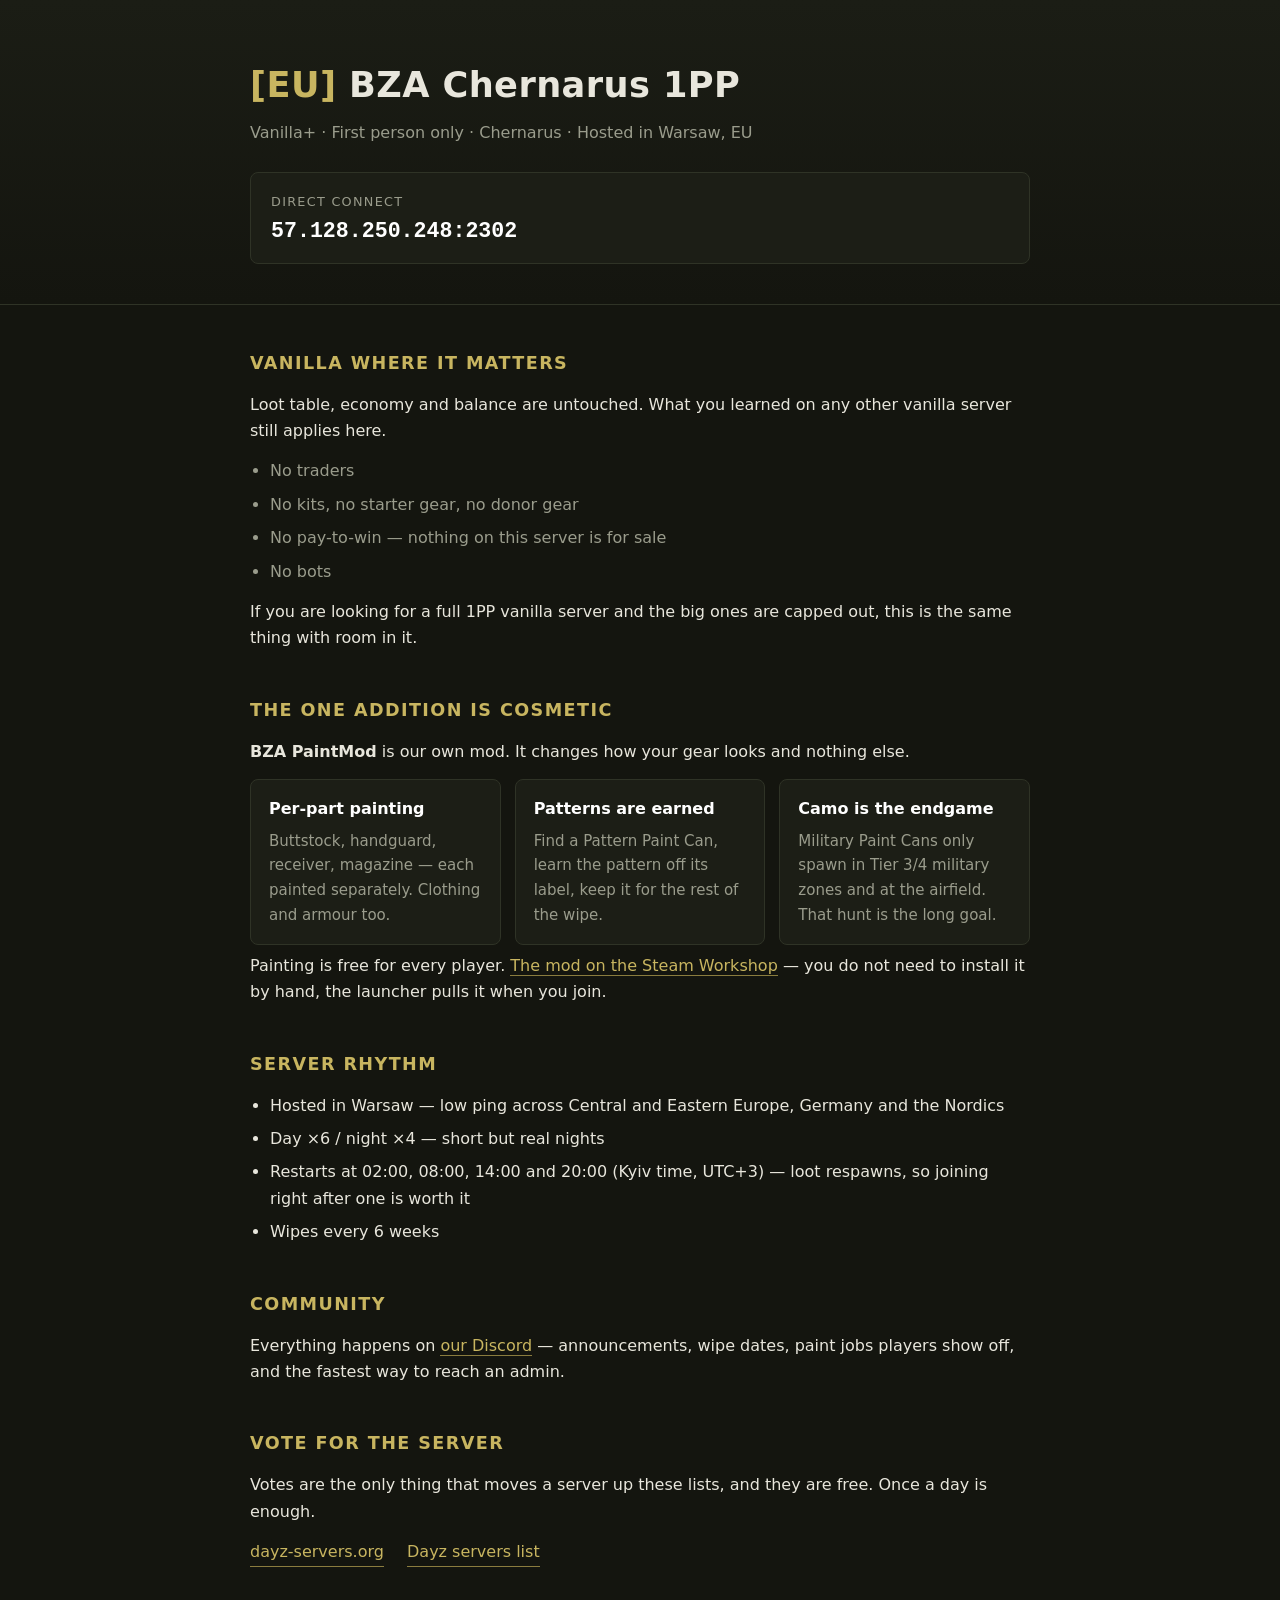
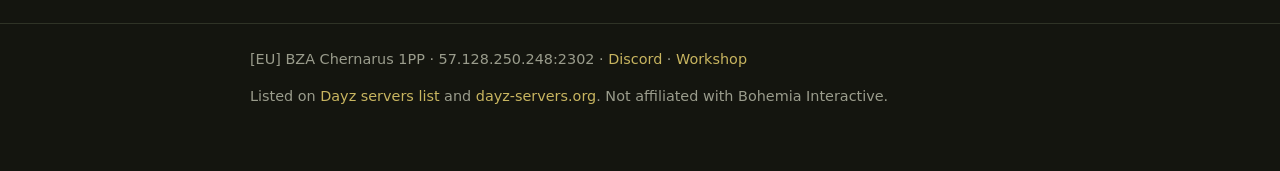
==== index.html @ 07eb2043 "Homepage for [EU] BZA Chernarus 1PP Server homepage. Exists because the DayZ listings need a destina" ====
<!DOCTYPE html>
<html lang="en">
<head>
<meta charset="utf-8">
<meta name="viewport" content="width=device-width, initial-scale=1">
<title>[EU] BZA Chernarus 1PP | Vanilla+ | PaintMod - DayZ server</title>
<meta name="description" content="Vanilla Chernarus, first person only, EU. Loot, economy and balance untouched. The one addition is BZA PaintMod: per-part weapon and gear painting, patterns earned by finding paint cans.">
<style>
  :root{
    --bg:#14150f; --panel:#1c1e16; --line:#2f3326;
    --ink:#e8e6dc; --muted:#9a9c8c; --accent:#c8b560; --accent-dim:#8a7c3e;
  }
  *{box-sizing:border-box}
  body{
    margin:0; background:var(--bg); color:var(--ink);
    font:16px/1.65 system-ui,-apple-system,Segoe UI,Roboto,sans-serif;
  }
  .wrap{max-width:820px;margin:0 auto;padding:0 20px}
  header{
    border-bottom:1px solid var(--line);
    background:linear-gradient(180deg,#1b1d15,#14150f);
    padding:56px 0 40px;
  }
  h1{margin:0 0 6px;font-size:clamp(1.5rem,4.5vw,2.2rem);letter-spacing:.4px}
  h1 .eu{color:var(--accent)}
  .tag{color:var(--muted);font-size:1rem;margin:0}
  h2{
    font-size:1.1rem;letter-spacing:.08em;text-transform:uppercase;
    color:var(--accent);margin:44px 0 14px;
  }
  p{margin:0 0 14px}
  a{color:var(--accent);text-decoration:none;border-bottom:1px solid var(--accent-dim)}
  a:hover{color:#e2d08a}
  .connect{
    margin:26px 0 0;padding:18px 20px;background:var(--panel);
    border:1px solid var(--line);border-radius:8px;
  }
  .connect .label{color:var(--muted);font-size:.8rem;text-transform:uppercase;letter-spacing:.1em}
  .ip{
    font:600 1.35rem/1.3 ui-monospace,SFMono-Regular,Menlo,Consolas,monospace;
    color:#fff;margin-top:4px;word-break:break-all;
  }
  ul{margin:0 0 14px;padding-left:20px}
  li{margin-bottom:7px}
  .no{color:var(--muted)}
  .grid{display:grid;grid-template-columns:repeat(auto-fit,minmax(240px,1fr));gap:14px;margin:0 0 8px}
  .card{background:var(--panel);border:1px solid var(--line);border-radius:8px;padding:16px 18px}
  .card h3{margin:0 0 6px;font-size:1rem;color:#fff}
  .card p{margin:0;color:var(--muted);font-size:.94rem}
  footer{
    margin-top:56px;border-top:1px solid var(--line);
    padding:24px 0 48px;color:var(--muted);font-size:.9rem;
  }
  footer a{border-bottom-color:transparent}
  .links a{margin-right:18px;display:inline-block}
</style>
</head>
<body>

<header>
  <div class="wrap">
    <h1><span class="eu">[EU]</span> BZA Chernarus 1PP</h1>
    <p class="tag">Vanilla+ &middot; First person only &middot; Chernarus &middot; Hosted in Warsaw, EU</p>
    <div class="connect">
      <div class="label">Direct connect</div>
      <div class="ip">57.128.250.248:2302</div>
    </div>
  </div>
</header>

<div class="wrap">

  <h2>Vanilla where it matters</h2>
  <p>Loot table, economy and balance are untouched. What you learned on any
     other vanilla server still applies here.</p>
  <ul class="no">
    <li>No traders</li>
    <li>No kits, no starter gear, no donor gear</li>
    <li>No pay-to-win &mdash; nothing on this server is for sale</li>
    <li>No bots</li>
  </ul>
  <p>If you are looking for a full 1PP vanilla server and the big ones are
     capped out, this is the same thing with room in it.</p>

  <h2>The one addition is cosmetic</h2>
  <p><strong>BZA PaintMod</strong> is our own mod. It changes how your gear
     looks and nothing else.</p>
  <div class="grid">
    <div class="card">
      <h3>Per-part painting</h3>
      <p>Buttstock, handguard, receiver, magazine &mdash; each painted
         separately. Clothing and armour too.</p>
    </div>
    <div class="card">
      <h3>Patterns are earned</h3>
      <p>Find a Pattern Paint Can, learn the pattern off its label, keep it
         for the rest of the wipe.</p>
    </div>
    <div class="card">
      <h3>Camo is the endgame</h3>
      <p>Military Paint Cans only spawn in Tier 3/4 military zones and at the
         airfield. That hunt is the long goal.</p>
    </div>
  </div>
  <p>Painting is free for every player. <a href="https://steamcommunity.com/sharedfiles/filedetails/?id=3770991635">The mod on the Steam Workshop</a>
     &mdash; you do not need to install it by hand, the launcher pulls it when
     you join.</p>

  <h2>Server rhythm</h2>
  <ul>
    <li>Hosted in Warsaw &mdash; low ping across Central and Eastern Europe,
        Germany and the Nordics</li>
    <li>Day &times;6 / night &times;4 &mdash; short but real nights</li>
    <li>Restarts at 02:00, 08:00, 14:00 and 20:00 (Kyiv time, UTC+3) &mdash;
        loot respawns, so joining right after one is worth it</li>
    <li>Wipes every 6 weeks</li>
  </ul>

  <h2>Community</h2>
  <p>Everything happens on <a href="https://discord.gg/Rrzu4rVy3v">our Discord</a>
     &mdash; announcements, wipe dates, paint jobs players show off, and the
     fastest way to reach an admin.</p>

  <h2>Vote for the server</h2>
  <p>Votes are the only thing that moves a server up these lists, and they are
     free. Once a day is enough.</p>
  <p class="links">
    <a href="https://dayz-servers.org/">dayz-servers.org</a>
    <a href="https://www.trackyserver.com/dayz-server">Dayz servers list</a>
  </p>

</div>

<footer>
  <div class="wrap">
    <p>[EU] BZA Chernarus 1PP &middot; 57.128.250.248:2302 &middot;
       <a href="https://discord.gg/Rrzu4rVy3v">Discord</a> &middot;
       <a href="https://steamcommunity.com/sharedfiles/filedetails/?id=3770991635">Workshop</a></p>
    <p>Listed on <a href="https://www.trackyserver.com/dayz-server">Dayz servers list</a>
       and <a href="https://dayz-servers.org/">dayz-servers.org</a>.
       Not affiliated with Bohemia Interactive.</p>
  </div>
</footer>

</body>
</html>
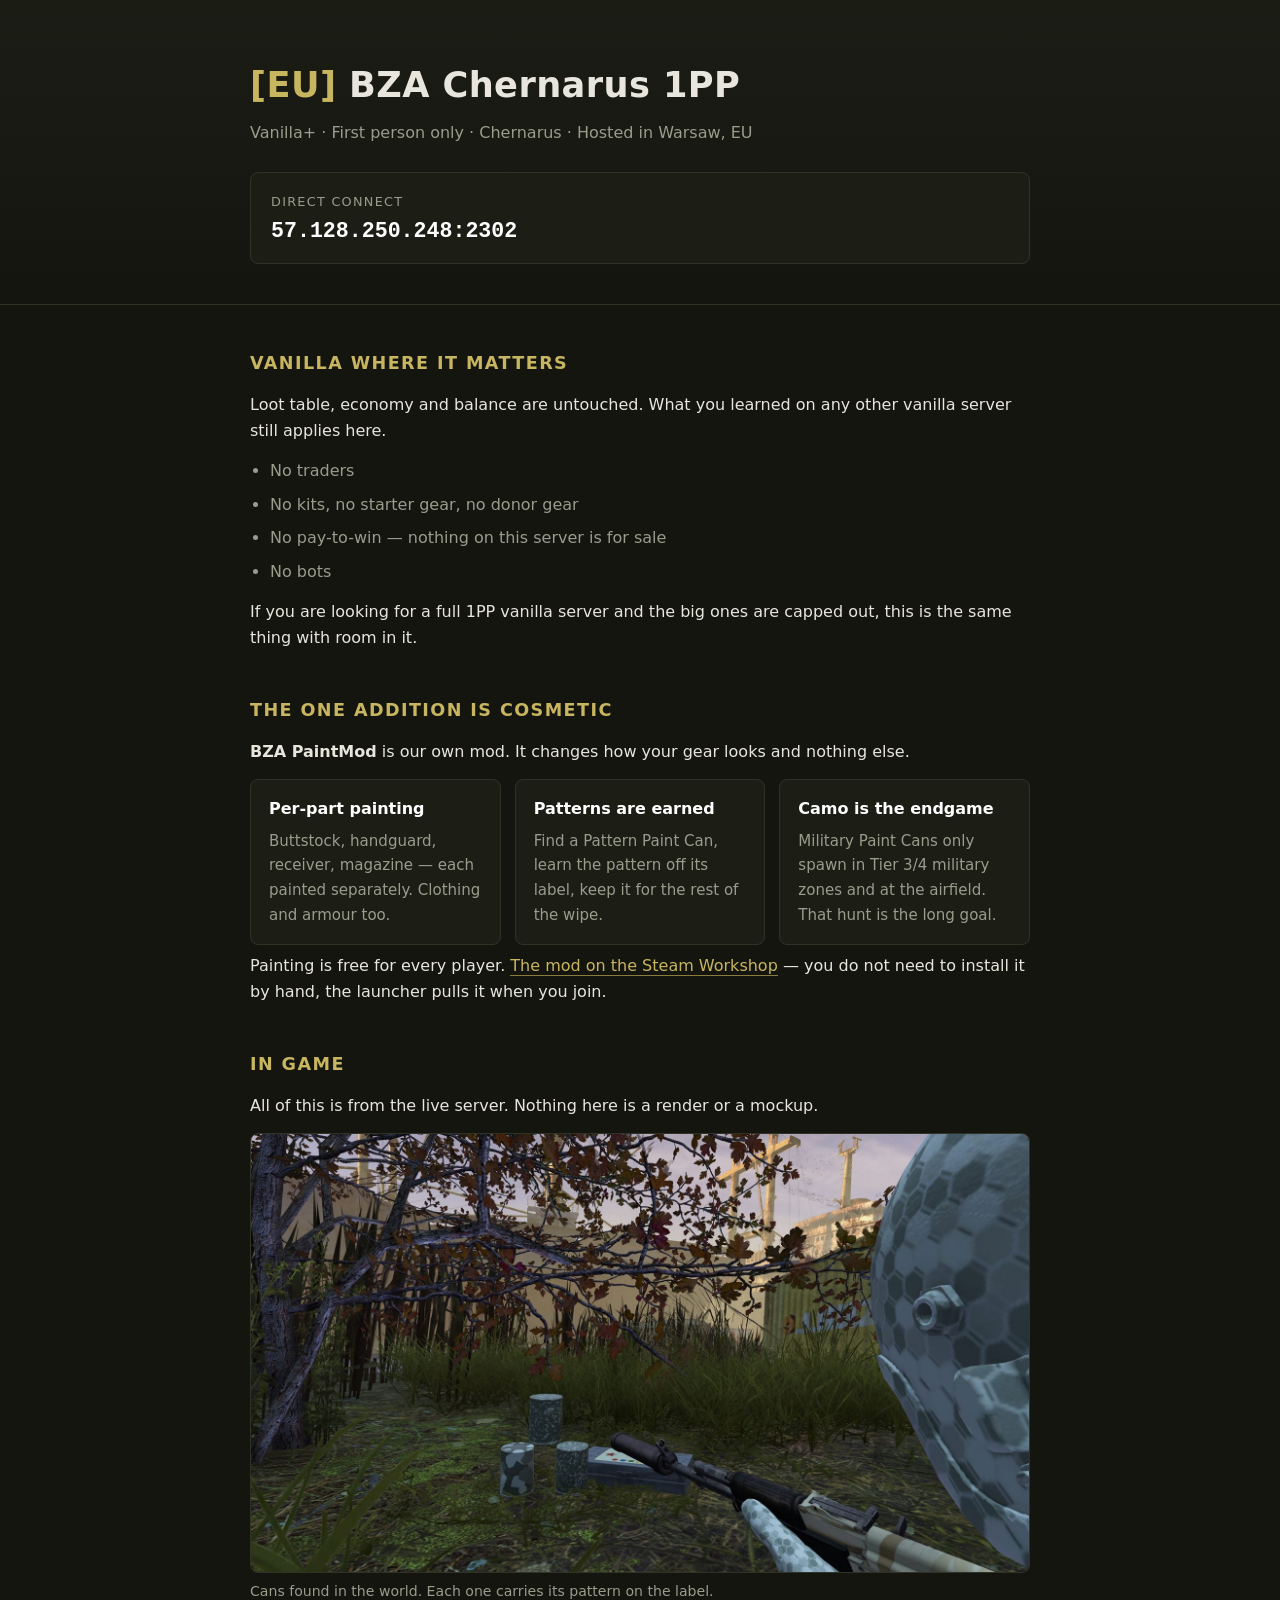
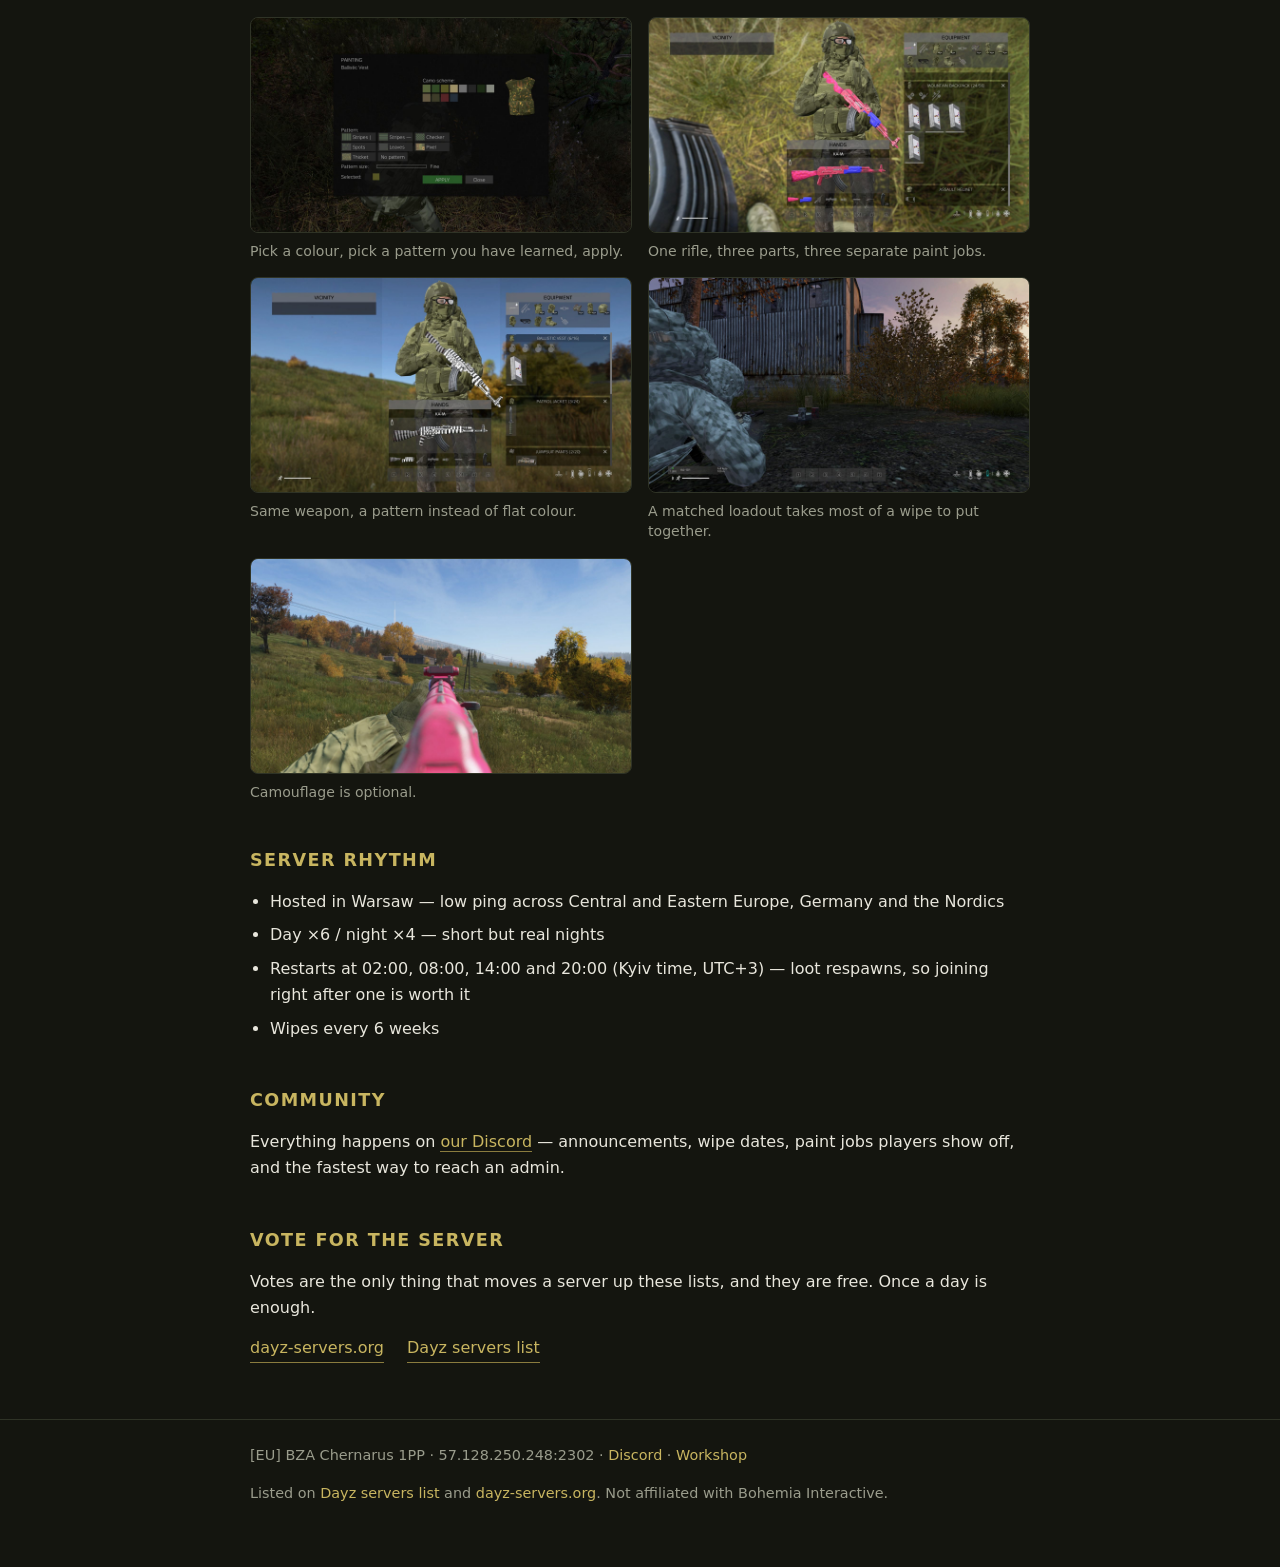
==== commit 4d9935cd: "Add the in-game gallery Six captures from the live server, ordered as the story reads: find the cans" ====
--- a/index.html
+++ b/index.html
@@ -47,6 +47,23 @@
   .card{background:var(--panel);border:1px solid var(--line);border-radius:8px;padding:16px 18px}
   .card h3{margin:0 0 6px;font-size:1rem;color:#fff}
   .card p{margin:0;color:var(--muted);font-size:.94rem}
+  .shots{
+    display:grid;grid-template-columns:repeat(auto-fit,minmax(300px,1fr));
+    gap:16px;margin:0 0 8px;
+  }
+  .shots figure{margin:0}
+  .shots img{
+    display:block;width:100%;height:auto;border-radius:8px;
+    border:1px solid var(--line);background:var(--panel);
+  }
+  .shots figcaption{
+    color:var(--muted);font-size:.88rem;line-height:1.45;margin-top:8px;
+  }
+  /* The first shot carries the section: give it the full width on wide screens
+     so the cans and the painted rifle are actually readable. */
+  @media (min-width:620px){
+    .shots figure:first-child{grid-column:1 / -1}
+  }
   footer{
     margin-top:56px;border-top:1px solid var(--line);
     padding:24px 0 48px;color:var(--muted);font-size:.9rem;
@@ -106,6 +123,35 @@
      &mdash; you do not need to install it by hand, the launcher pulls it when
      you join.</p>
 
+  <h2>In game</h2>
+  <p>All of this is from the live server. Nothing here is a render or a mockup.</p>
+  <div class="shots">
+    <figure>
+      <img src="shots/01-paint-cans.jpg" alt="Paint cans and an advanced paint kit on the ground next to a painted rifle and helmet" loading="lazy" width="1600" height="900">
+      <figcaption>Cans found in the world. Each one carries its pattern on the label.</figcaption>
+    </figure>
+    <figure>
+      <img src="shots/02-painting-menu.jpg" alt="The PaintMod painting menu open on a ballistic vest, showing camo schemes and pattern choices" loading="lazy" width="1600" height="900">
+      <figcaption>Pick a colour, pick a pattern you have learned, apply.</figcaption>
+    </figure>
+    <figure>
+      <img src="shots/03-per-part.jpg" alt="Inventory screen showing a KA-M with a pink stock, red receiver and blue handguard" loading="lazy" width="1600" height="900">
+      <figcaption>One rifle, three parts, three separate paint jobs.</figcaption>
+    </figure>
+    <figure>
+      <img src="shots/04-striped-rifle.jpg" alt="The same rifle model painted in a black and white stripe pattern, worn with a green pixel loadout" loading="lazy" width="1600" height="900">
+      <figcaption>Same weapon, a pattern instead of flat colour.</figcaption>
+    </figure>
+    <figure>
+      <img src="shots/05-loadout.jpg" alt="A survivor in a fully painted winter loadout - jacket, backpack, helmet and rifle all matching" loading="lazy" width="1600" height="900">
+      <figcaption>A matched loadout takes most of a wipe to put together.</figcaption>
+    </figure>
+    <figure>
+      <img src="shots/06-colour.jpg" alt="A bright pink painted rifle held up against a sunlit Chernarus landscape" loading="lazy" width="1600" height="900">
+      <figcaption>Camouflage is optional.</figcaption>
+    </figure>
+  </div>
+
   <h2>Server rhythm</h2>
   <ul>
     <li>Hosted in Warsaw &mdash; low ping across Central and Eastern Europe,
@@ -126,7 +172,7 @@
      free. Once a day is enough.</p>
   <p class="links">
     <a href="https://dayz-servers.org/">dayz-servers.org</a>
-    <a href="https://www.trackyserver.com/dayz-server">Dayz servers list</a>
+    <a href="https://www.trackyserver.com/dayz-server/country/PL">Dayz servers list</a>
   </p>
 
 </div>
@@ -136,7 +182,7 @@
     <p>[EU] BZA Chernarus 1PP &middot; 57.128.250.248:2302 &middot;
        <a href="https://discord.gg/Rrzu4rVy3v">Discord</a> &middot;
        <a href="https://steamcommunity.com/sharedfiles/filedetails/?id=3770991635">Workshop</a></p>
-    <p>Listed on <a href="https://www.trackyserver.com/dayz-server">Dayz servers list</a>
+    <p>Listed on <a href="https://www.trackyserver.com/dayz-server/country/PL">Dayz servers list</a>
        and <a href="https://dayz-servers.org/">dayz-servers.org</a>.
        Not affiliated with Bohemia Interactive.</p>
   </div>
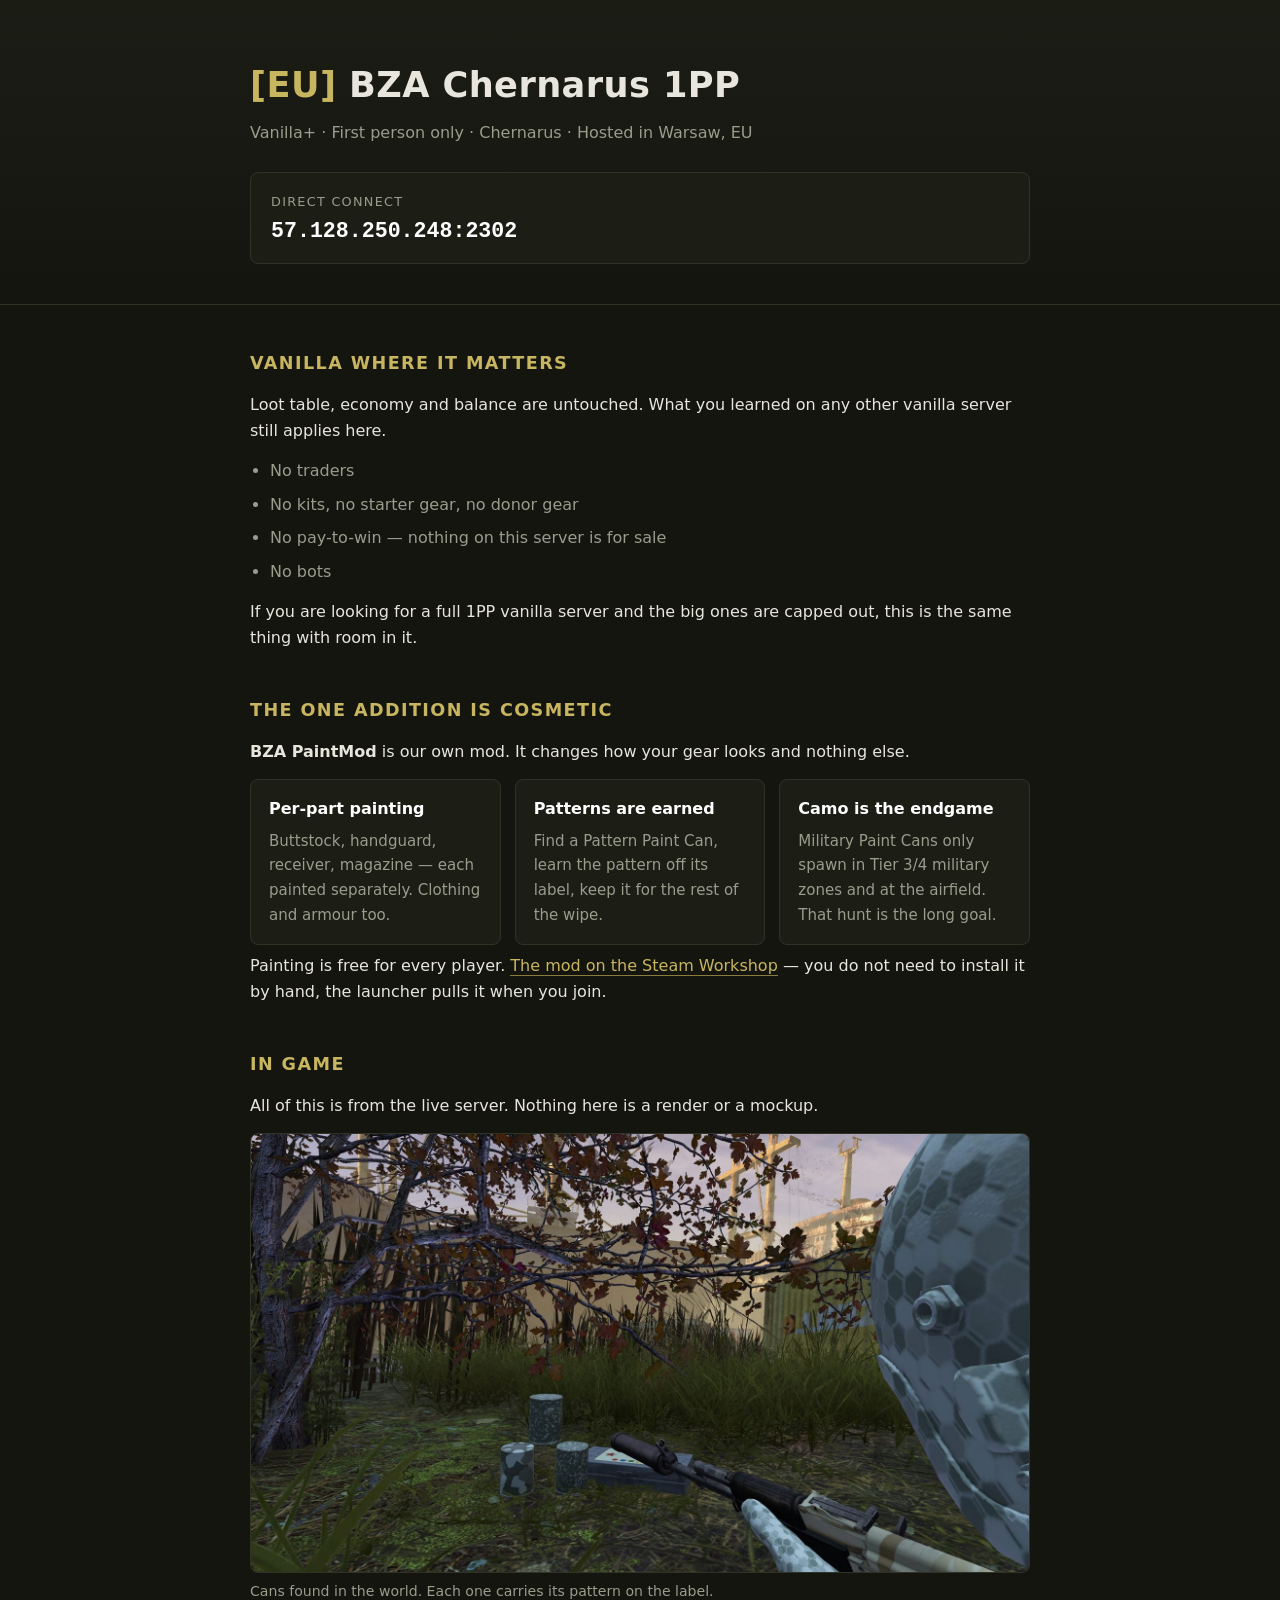
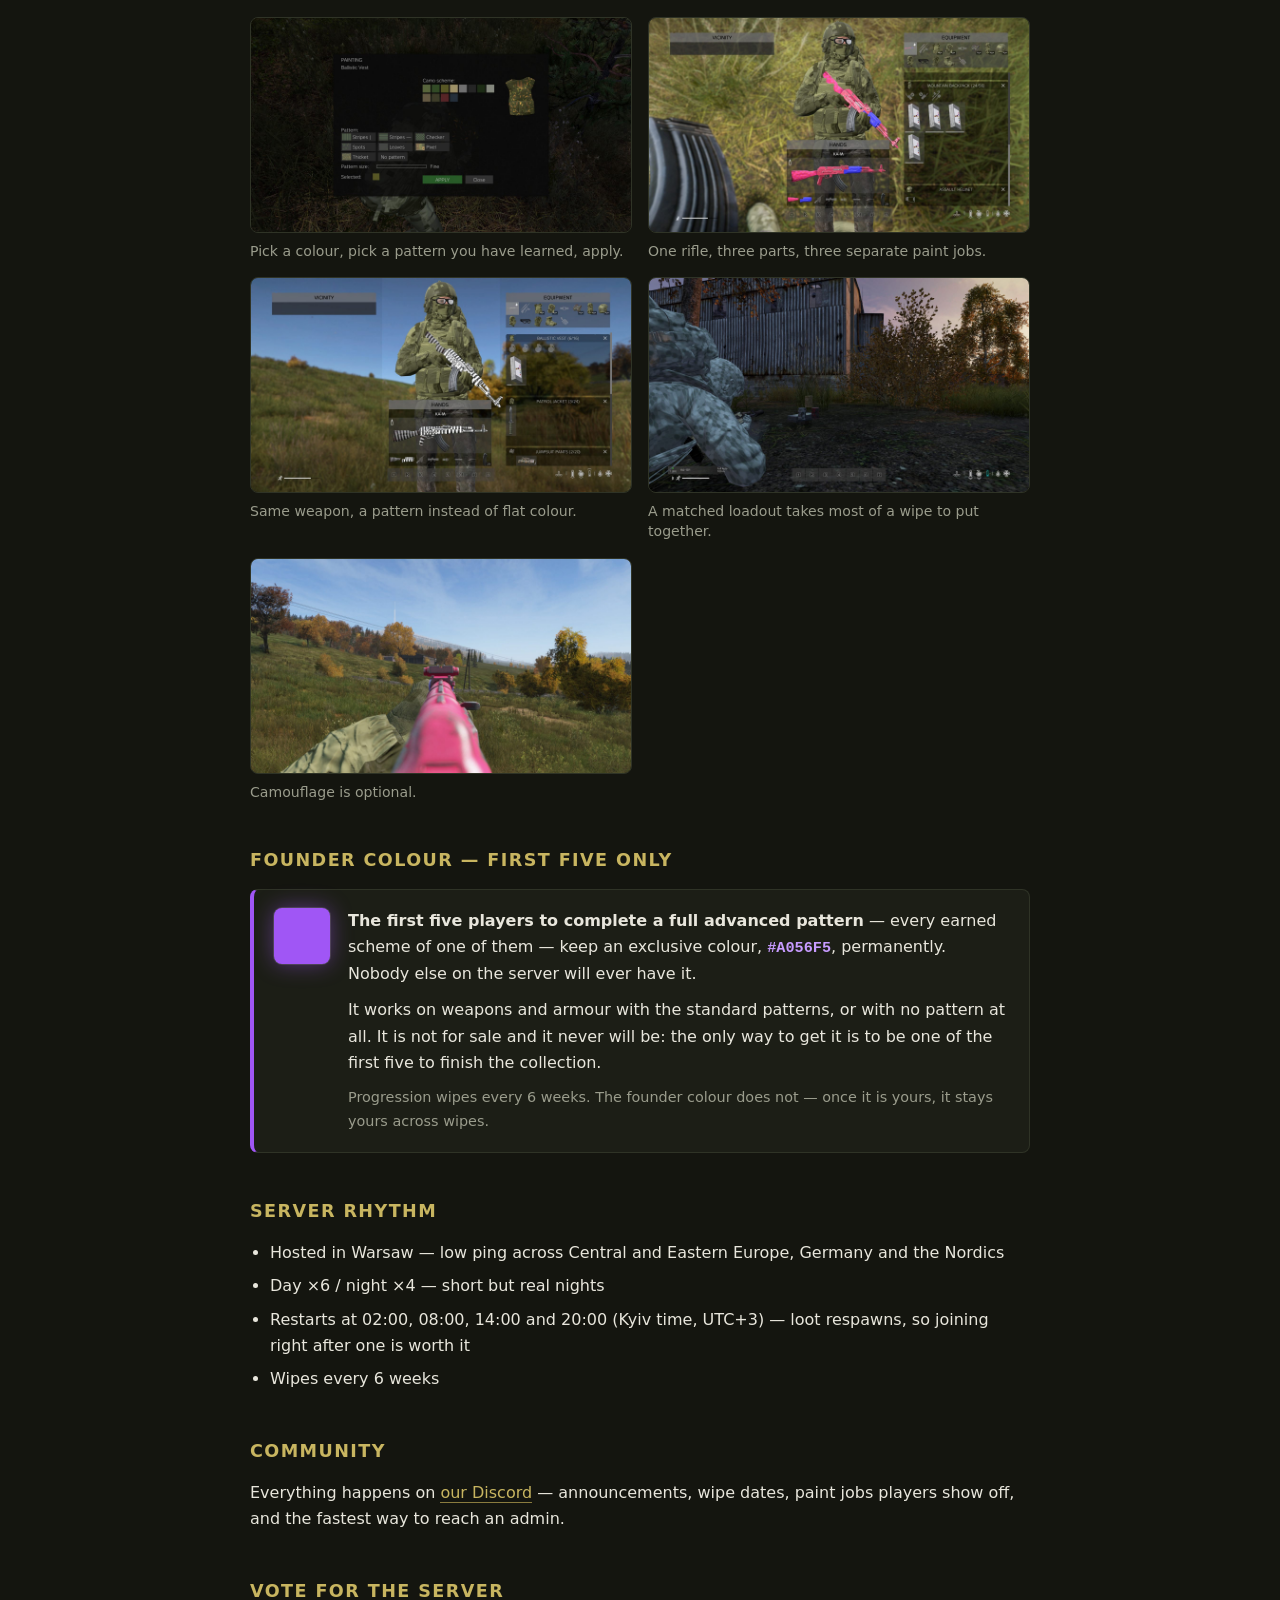
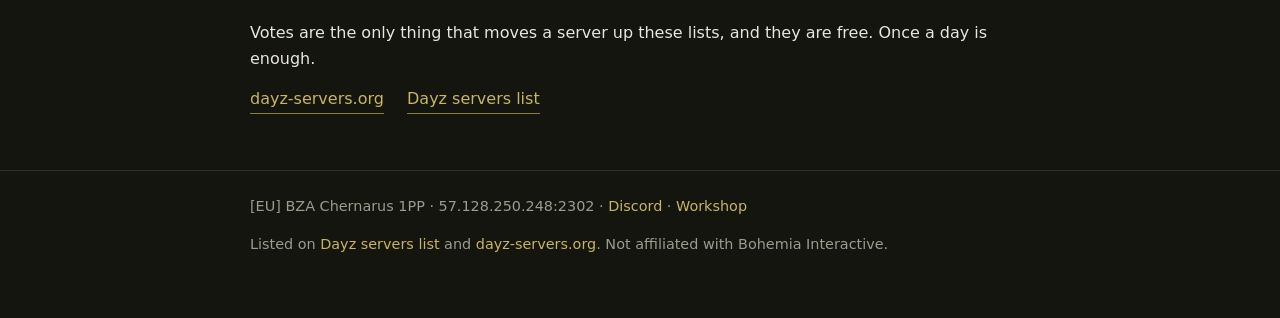
==== commit 39ce1a97: "Announce the founder colour Goes live only now that the registry behind it is deployed and verified " ====
--- a/index.html
+++ b/index.html
@@ -47,6 +47,22 @@
   .card{background:var(--panel);border:1px solid var(--line);border-radius:8px;padding:16px 18px}
   .card h3{margin:0 0 6px;font-size:1rem;color:#fff}
   .card p{margin:0;color:var(--muted);font-size:.94rem}
+  .founder{
+    display:flex;gap:18px;align-items:flex-start;
+    background:var(--panel);border:1px solid var(--line);
+    border-left:4px solid #a056f5;border-radius:8px;padding:18px 20px;
+  }
+  .founder .swatch{
+    flex:none;width:56px;height:56px;border-radius:8px;background:#a056f5;
+    box-shadow:0 0 0 1px rgba(255,255,255,.12), 0 0 22px rgba(160,86,245,.45);
+  }
+  .founder p{margin:0 0 10px}
+  .founder p:last-child{margin:0}
+  .founder code{
+    font:600 .95em ui-monospace,SFMono-Regular,Consolas,monospace;color:#c79bff;
+  }
+  .founder .fine{color:var(--muted);font-size:.9rem}
+  @media (max-width:520px){ .founder{flex-direction:column} }
   .shots{
     display:grid;grid-template-columns:repeat(auto-fit,minmax(300px,1fr));
     gap:16px;margin:0 0 8px;
@@ -152,6 +168,22 @@
     </figure>
   </div>
 
+  <h2>Founder colour &mdash; first five only</h2>
+  <div class="founder">
+    <div class="swatch" aria-hidden="true"></div>
+    <div>
+      <p><strong>The first five players to complete a full advanced pattern</strong>
+         &mdash; every earned scheme of one of them &mdash; keep an exclusive
+         colour, <code>#A056F5</code>, permanently. Nobody else on the server
+         will ever have it.</p>
+      <p>It works on weapons and armour with the standard patterns, or with no
+         pattern at all. It is not for sale and it never will be: the only way
+         to get it is to be one of the first five to finish the collection.</p>
+      <p class="fine">Progression wipes every 6 weeks. The founder colour does
+         not &mdash; once it is yours, it stays yours across wipes.</p>
+    </div>
+  </div>
+
   <h2>Server rhythm</h2>
   <ul>
     <li>Hosted in Warsaw &mdash; low ping across Central and Eastern Europe,
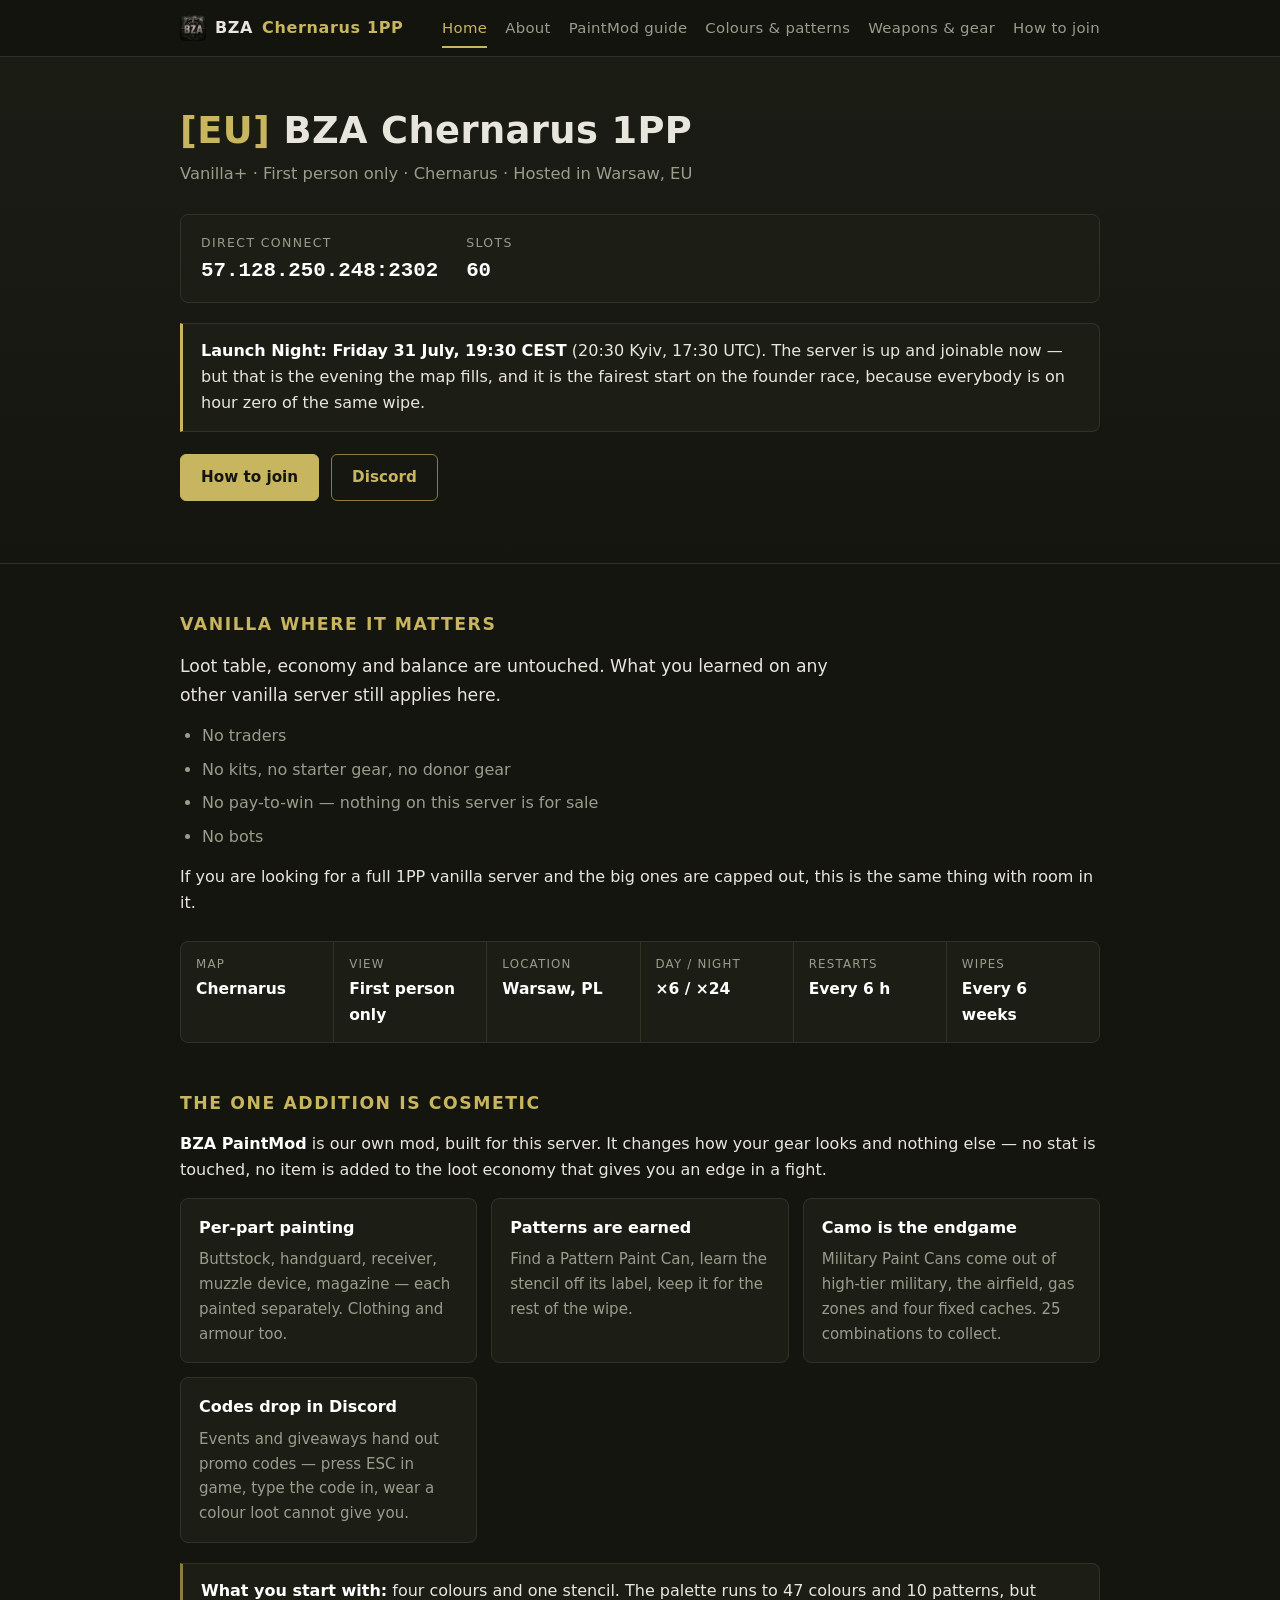
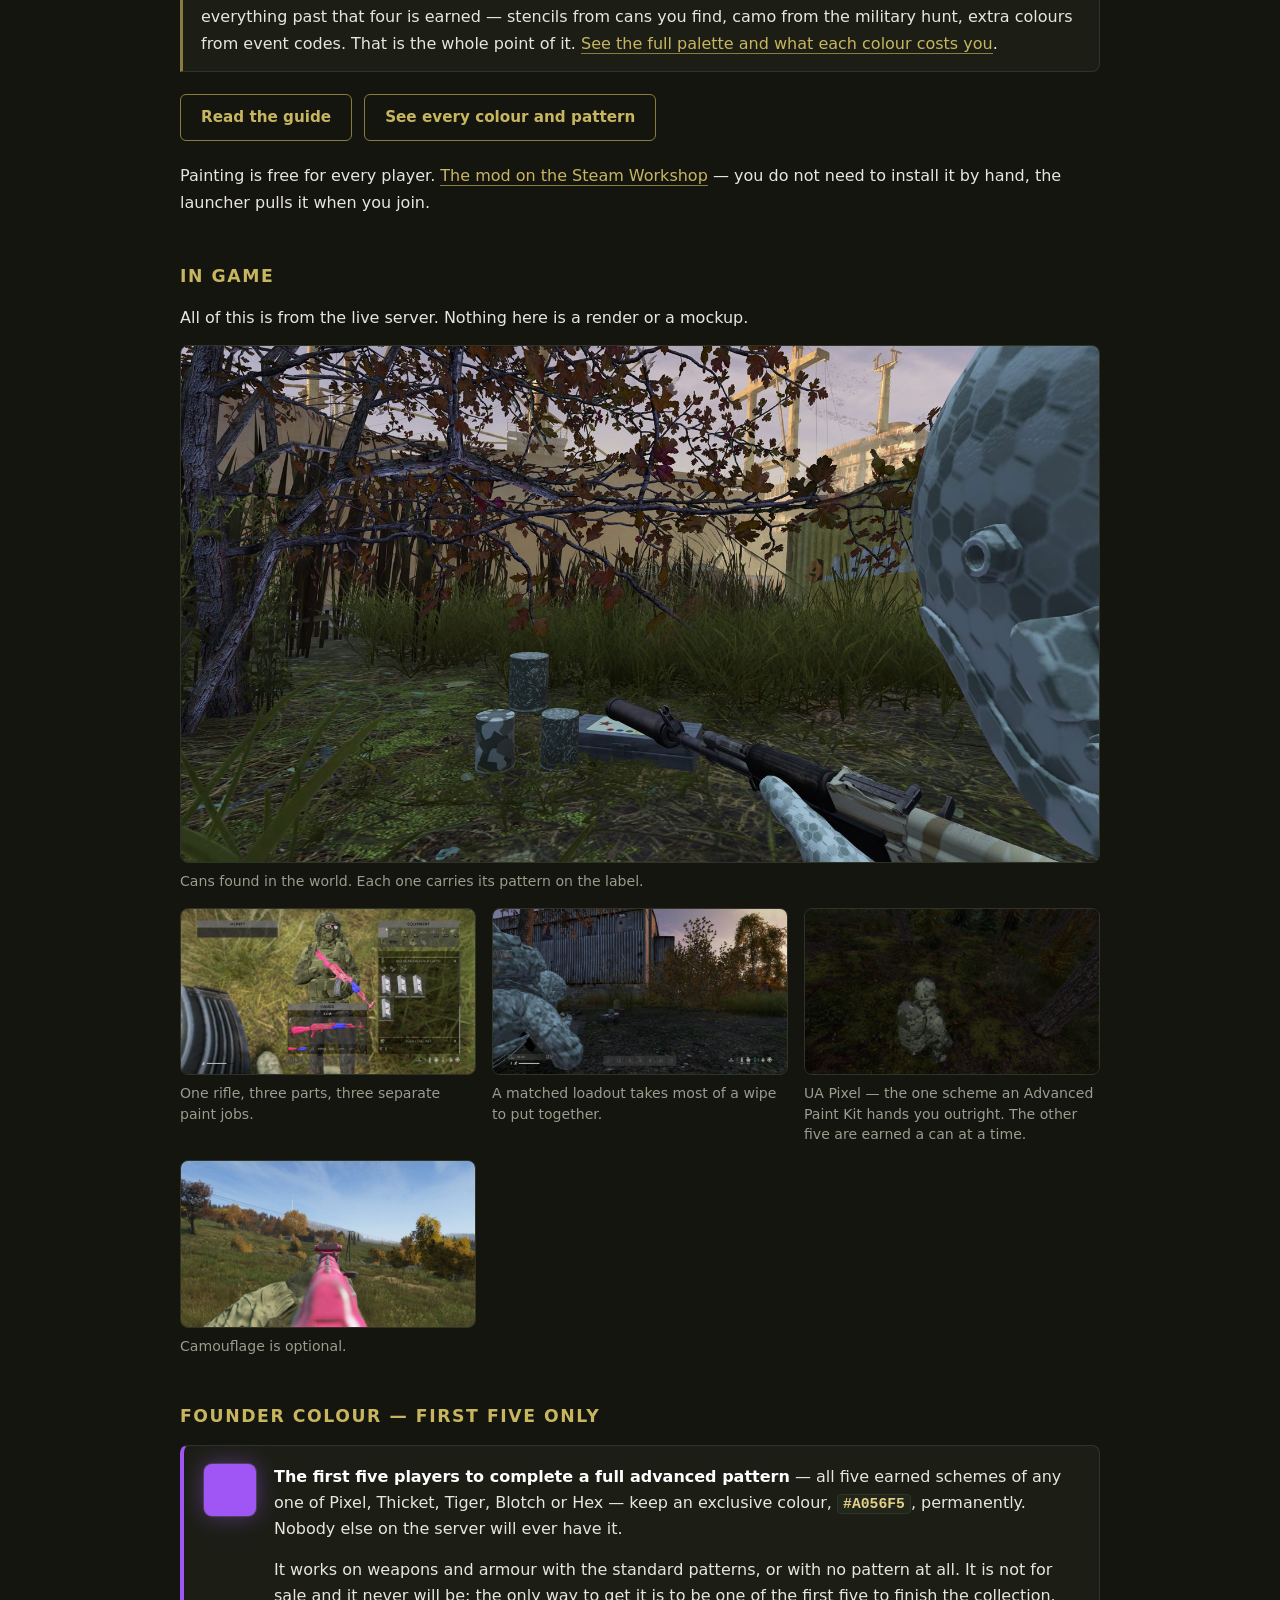
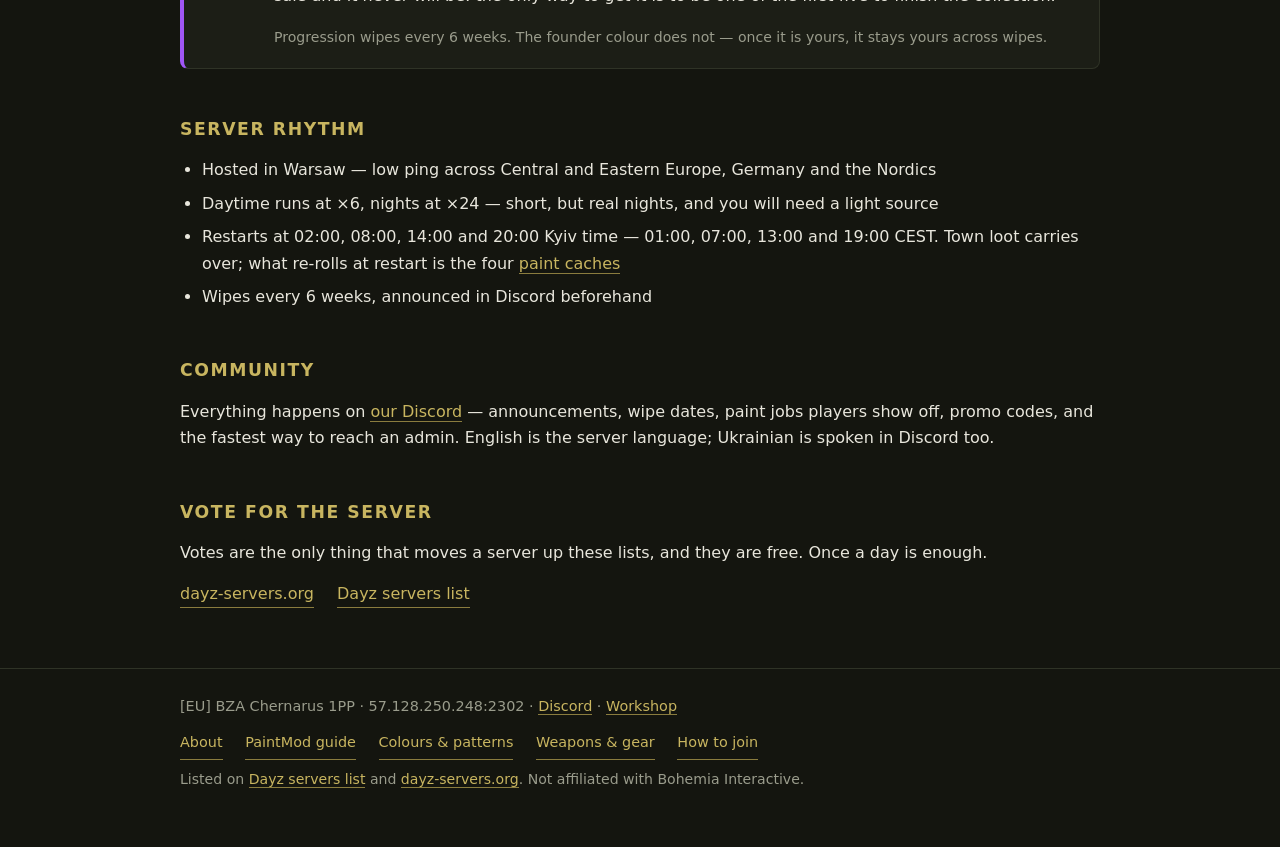
==== commit 97966a28: "One landing page becomes a six-page site About, PaintMod guide, colours & patterns, weapons & gear, " ====
--- a/index.html
+++ b/index.html
@@ -4,109 +4,66 @@
 <meta charset="utf-8">
 <meta name="viewport" content="width=device-width, initial-scale=1">
 <title>[EU] BZA Chernarus 1PP | Vanilla+ | PaintMod - DayZ server</title>
-<meta name="description" content="Vanilla Chernarus, first person only, EU. Loot, economy and balance untouched. The one addition is BZA PaintMod: per-part weapon and gear painting, patterns earned by finding paint cans.">
-<style>
-  :root{
-    --bg:#14150f; --panel:#1c1e16; --line:#2f3326;
-    --ink:#e8e6dc; --muted:#9a9c8c; --accent:#c8b560; --accent-dim:#8a7c3e;
-  }
-  *{box-sizing:border-box}
-  body{
-    margin:0; background:var(--bg); color:var(--ink);
-    font:16px/1.65 system-ui,-apple-system,Segoe UI,Roboto,sans-serif;
-  }
-  .wrap{max-width:820px;margin:0 auto;padding:0 20px}
-  header{
-    border-bottom:1px solid var(--line);
-    background:linear-gradient(180deg,#1b1d15,#14150f);
-    padding:56px 0 40px;
-  }
-  h1{margin:0 0 6px;font-size:clamp(1.5rem,4.5vw,2.2rem);letter-spacing:.4px}
-  h1 .eu{color:var(--accent)}
-  .tag{color:var(--muted);font-size:1rem;margin:0}
-  h2{
-    font-size:1.1rem;letter-spacing:.08em;text-transform:uppercase;
-    color:var(--accent);margin:44px 0 14px;
-  }
-  p{margin:0 0 14px}
-  a{color:var(--accent);text-decoration:none;border-bottom:1px solid var(--accent-dim)}
-  a:hover{color:#e2d08a}
-  .connect{
-    margin:26px 0 0;padding:18px 20px;background:var(--panel);
-    border:1px solid var(--line);border-radius:8px;
-  }
-  .connect .label{color:var(--muted);font-size:.8rem;text-transform:uppercase;letter-spacing:.1em}
-  .ip{
-    font:600 1.35rem/1.3 ui-monospace,SFMono-Regular,Menlo,Consolas,monospace;
-    color:#fff;margin-top:4px;word-break:break-all;
-  }
-  ul{margin:0 0 14px;padding-left:20px}
-  li{margin-bottom:7px}
-  .no{color:var(--muted)}
-  .grid{display:grid;grid-template-columns:repeat(auto-fit,minmax(240px,1fr));gap:14px;margin:0 0 8px}
-  .card{background:var(--panel);border:1px solid var(--line);border-radius:8px;padding:16px 18px}
-  .card h3{margin:0 0 6px;font-size:1rem;color:#fff}
-  .card p{margin:0;color:var(--muted);font-size:.94rem}
-  .founder{
-    display:flex;gap:18px;align-items:flex-start;
-    background:var(--panel);border:1px solid var(--line);
-    border-left:4px solid #a056f5;border-radius:8px;padding:18px 20px;
-  }
-  .founder .swatch{
-    flex:none;width:56px;height:56px;border-radius:8px;background:#a056f5;
-    box-shadow:0 0 0 1px rgba(255,255,255,.12), 0 0 22px rgba(160,86,245,.45);
-  }
-  .founder p{margin:0 0 10px}
-  .founder p:last-child{margin:0}
-  .founder code{
-    font:600 .95em ui-monospace,SFMono-Regular,Consolas,monospace;color:#c79bff;
-  }
-  .founder .fine{color:var(--muted);font-size:.9rem}
-  @media (max-width:520px){ .founder{flex-direction:column} }
-  .shots{
-    display:grid;grid-template-columns:repeat(auto-fit,minmax(300px,1fr));
-    gap:16px;margin:0 0 8px;
-  }
-  .shots figure{margin:0}
-  .shots img{
-    display:block;width:100%;height:auto;border-radius:8px;
-    border:1px solid var(--line);background:var(--panel);
-  }
-  .shots figcaption{
-    color:var(--muted);font-size:.88rem;line-height:1.45;margin-top:8px;
-  }
-  /* The first shot carries the section: give it the full width on wide screens
-     so the cans and the painted rifle are actually readable. */
-  @media (min-width:620px){
-    .shots figure:first-child{grid-column:1 / -1}
-  }
-  footer{
-    margin-top:56px;border-top:1px solid var(--line);
-    padding:24px 0 48px;color:var(--muted);font-size:.9rem;
-  }
-  footer a{border-bottom-color:transparent}
-  .links a{margin-right:18px;display:inline-block}
-</style>
+<meta name="description" content="Vanilla Chernarus, first person only, hosted in Warsaw. Loot, economy and balance untouched. The one addition is BZA PaintMod: per-part weapon and gear painting, patterns earned by finding paint cans.">
+<link rel="icon" href="assets/brand/logo-32.png" sizes="32x32">
+<link rel="apple-touch-icon" href="assets/brand/logo-180.png">
+<link rel="stylesheet" href="assets/site.css">
+<meta property="og:title" content="[EU] BZA Chernarus 1PP - Vanilla+ DayZ with PaintMod">
+<meta property="og:description" content="First person only, pure vanilla loot and economy, plus the one thing you cannot get anywhere else: paint your rifle part by part and almost all of your gear.">
+<meta property="og:type" content="website">
+<meta property="og:image" content="https://bzabza.github.io/bza-dayz-site/assets/brand/og.jpg">
+<meta name="twitter:card" content="summary_large_image">
 </head>
 <body>
 
-<header>
+<a class="skip" href="#main">Skip to content</a>
+
+<nav class="nav">
+  <div class="nav-in">
+    <a class="brand" href="index.html"><img src="assets/brand/logo-64.png" alt="" width="28" height="28">BZA <span>Chernarus 1PP</span></a>
+    <a class="link" href="index.html" aria-current="page">Home</a>
+    <a class="link" href="about.html">About</a>
+    <a class="link" href="paintmod.html">PaintMod guide</a>
+    <a class="link" href="styles.html">Colours &amp; patterns</a>
+    <a class="link" href="gear.html">Weapons &amp; gear</a>
+    <a class="link" href="join.html">How to join</a>
+  </div>
+</nav>
+
+<header class="hero">
   <div class="wrap">
     <h1><span class="eu">[EU]</span> BZA Chernarus 1PP</h1>
     <p class="tag">Vanilla+ &middot; First person only &middot; Chernarus &middot; Hosted in Warsaw, EU</p>
     <div class="connect">
-      <div class="label">Direct connect</div>
-      <div class="ip">57.128.250.248:2302</div>
+      <div>
+        <div class="label">Direct connect</div>
+        <div class="ip">57.128.250.248:2302</div>
+      </div>
+      <div>
+        <div class="label">Slots</div>
+        <div class="ip">60</div>
+      </div>
+    </div>
+    <div class="note" style="border-left-color:var(--accent);margin-bottom:0">
+      <p><strong>Launch Night: Friday 31 July, 19:30 CEST</strong>
+         (20:30 Kyiv, 17:30 UTC). The server is up and joinable now &mdash; but
+         that is the evening the map fills, and it is the fairest start on the
+         founder race, because everybody is on hour zero of the same wipe.</p>
+    </div>
+    <div class="btns">
+      <a class="btn btn-primary" href="join.html">How to join</a>
+      <a class="btn" href="https://discord.gg/Rrzu4rVy3v">Discord</a>
     </div>
   </div>
 </header>
 
+<main id="main" tabindex="-1">
 <div class="wrap">
 
   <h2>Vanilla where it matters</h2>
-  <p>Loot table, economy and balance are untouched. What you learned on any
-     other vanilla server still applies here.</p>
-  <ul class="no">
+  <p class="lede">Loot table, economy and balance are untouched. What you learned
+     on any other vanilla server still applies here.</p>
+  <ul class="muted">
     <li>No traders</li>
     <li>No kits, no starter gear, no donor gear</li>
     <li>No pay-to-win &mdash; nothing on this server is for sale</li>
@@ -115,52 +72,77 @@
   <p>If you are looking for a full 1PP vanilla server and the big ones are
      capped out, this is the same thing with room in it.</p>
 
+  <dl class="facts">
+    <div><dt>Map</dt><dd>Chernarus</dd></div>
+    <div><dt>View</dt><dd>First person only</dd></div>
+    <div><dt>Location</dt><dd>Warsaw, PL</dd></div>
+    <div><dt>Day / night</dt><dd>&times;6 / &times;24</dd></div>
+    <div><dt>Restarts</dt><dd>Every 6 h</dd></div>
+    <div><dt>Wipes</dt><dd>Every 6 weeks</dd></div>
+  </dl>
+
   <h2>The one addition is cosmetic</h2>
-  <p><strong>BZA PaintMod</strong> is our own mod. It changes how your gear
-     looks and nothing else.</p>
+  <p><strong>BZA PaintMod</strong> is our own mod, built for this server. It
+     changes how your gear looks and nothing else &mdash; no stat is touched, no
+     item is added to the loot economy that gives you an edge in a fight.</p>
   <div class="grid">
     <div class="card">
       <h3>Per-part painting</h3>
-      <p>Buttstock, handguard, receiver, magazine &mdash; each painted
-         separately. Clothing and armour too.</p>
+      <p>Buttstock, handguard, receiver, muzzle device, magazine &mdash; each
+         painted separately. Clothing and armour too.</p>
     </div>
     <div class="card">
       <h3>Patterns are earned</h3>
-      <p>Find a Pattern Paint Can, learn the pattern off its label, keep it
-         for the rest of the wipe.</p>
+      <p>Find a Pattern Paint Can, learn the stencil off its label, keep it for
+         the rest of the wipe.</p>
     </div>
     <div class="card">
       <h3>Camo is the endgame</h3>
-      <p>Military Paint Cans only spawn in Tier 3/4 military zones and at the
-         airfield. That hunt is the long goal.</p>
-    </div>
-  </div>
-  <p>Painting is free for every player. <a href="https://steamcommunity.com/sharedfiles/filedetails/?id=3770991635">The mod on the Steam Workshop</a>
+      <p>Military Paint Cans come out of high-tier military, the airfield, gas
+         zones and four fixed caches. 25 combinations to collect.</p>
+    </div>
+    <div class="card">
+      <h3>Codes drop in Discord</h3>
+      <p>Events and giveaways hand out promo codes &mdash; press ESC in game,
+         type the code in, wear a colour loot cannot give you.</p>
+    </div>
+  </div>
+  <div class="note">
+    <p><strong>What you start with:</strong> four colours and one stencil. The
+       palette runs to 47 colours and 10 patterns, but everything past that
+       four is earned &mdash; stencils from cans you find, camo from the
+       military hunt, extra colours from event codes. That is the whole point
+       of it. <a href="styles.html#colours">See the full palette and what each
+       colour costs you</a>.</p>
+  </div>
+  <div class="btns">
+    <a class="btn" href="paintmod.html">Read the guide</a>
+    <a class="btn" href="styles.html">See every colour and pattern</a>
+  </div>
+  <p>Painting is free for every player.
+     <a href="https://steamcommunity.com/sharedfiles/filedetails/?id=3770991635">The mod on the Steam Workshop</a>
      &mdash; you do not need to install it by hand, the launcher pulls it when
      you join.</p>
 
   <h2>In game</h2>
   <p>All of this is from the live server. Nothing here is a render or a mockup.</p>
   <div class="shots">
-    <figure>
+    <figure class="wide">
       <img src="shots/01-paint-cans.jpg" alt="Paint cans and an advanced paint kit on the ground next to a painted rifle and helmet" loading="lazy" width="1600" height="900">
       <figcaption>Cans found in the world. Each one carries its pattern on the label.</figcaption>
     </figure>
     <figure>
-      <img src="shots/02-painting-menu.jpg" alt="The PaintMod painting menu open on a ballistic vest, showing camo schemes and pattern choices" loading="lazy" width="1600" height="900">
-      <figcaption>Pick a colour, pick a pattern you have learned, apply.</figcaption>
-    </figure>
-    <figure>
-      <img src="shots/03-per-part.jpg" alt="Inventory screen showing a KA-M with a pink stock, red receiver and blue handguard" loading="lazy" width="1600" height="900">
+      <img src="shots/03-per-part.jpg" alt="Inventory screen showing a rifle with a pink stock, red receiver and blue handguard" loading="lazy" width="1600" height="900">
       <figcaption>One rifle, three parts, three separate paint jobs.</figcaption>
-    </figure>
-    <figure>
-      <img src="shots/04-striped-rifle.jpg" alt="The same rifle model painted in a black and white stripe pattern, worn with a green pixel loadout" loading="lazy" width="1600" height="900">
-      <figcaption>Same weapon, a pattern instead of flat colour.</figcaption>
     </figure>
     <figure>
       <img src="shots/05-loadout.jpg" alt="A survivor in a fully painted winter loadout - jacket, backpack, helmet and rifle all matching" loading="lazy" width="1600" height="900">
       <figcaption>A matched loadout takes most of a wipe to put together.</figcaption>
+    </figure>
+    <figure>
+      <img src="shots/07-camo-forest.jpg" alt="A survivor in full pixel camo kneeling in a dark forest, the pattern breaking up their outline" loading="lazy" width="1600" height="900">
+      <figcaption>UA Pixel &mdash; the one scheme an Advanced Paint Kit hands
+        you outright. The other five are earned a can at a time.</figcaption>
     </figure>
     <figure>
       <img src="shots/06-colour.jpg" alt="A bright pink painted rifle held up against a sunlit Chernarus landscape" loading="lazy" width="1600" height="900">
@@ -173,14 +155,14 @@
     <div class="swatch" aria-hidden="true"></div>
     <div>
       <p><strong>The first five players to complete a full advanced pattern</strong>
-         &mdash; every earned scheme of one of them &mdash; keep an exclusive
-         colour, <code>#A056F5</code>, permanently. Nobody else on the server
-         will ever have it.</p>
+         &mdash; all five earned schemes of any one of Pixel, Thicket, Tiger,
+         Blotch or Hex &mdash; keep an exclusive colour, <code>#A056F5</code>,
+         permanently. Nobody else on the server will ever have it.</p>
       <p>It works on weapons and armour with the standard patterns, or with no
          pattern at all. It is not for sale and it never will be: the only way
          to get it is to be one of the first five to finish the collection.</p>
-      <p class="fine">Progression wipes every 6 weeks. The founder colour does
-         not &mdash; once it is yours, it stays yours across wipes.</p>
+      <p class="muted"><small>Progression wipes every 6 weeks. The founder colour does
+         not &mdash; once it is yours, it stays yours across wipes.</small></p>
     </div>
   </div>
 
@@ -188,16 +170,20 @@
   <ul>
     <li>Hosted in Warsaw &mdash; low ping across Central and Eastern Europe,
         Germany and the Nordics</li>
-    <li>Day &times;6 / night &times;4 &mdash; short but real nights</li>
-    <li>Restarts at 02:00, 08:00, 14:00 and 20:00 (Kyiv time, UTC+3) &mdash;
-        loot respawns, so joining right after one is worth it</li>
-    <li>Wipes every 6 weeks</li>
+    <li>Daytime runs at &times;6, nights at &times;24 &mdash; short, but real
+        nights, and you will need a light source</li>
+    <li>Restarts at 02:00, 08:00, 14:00 and 20:00 Kyiv time
+        &mdash; 01:00, 07:00, 13:00 and 19:00 CEST. Town loot carries over;
+        what re-rolls at restart is the four
+        <a href="paintmod.html#caches">paint caches</a></li>
+    <li>Wipes every 6 weeks, announced in Discord beforehand</li>
   </ul>
 
   <h2>Community</h2>
   <p>Everything happens on <a href="https://discord.gg/Rrzu4rVy3v">our Discord</a>
-     &mdash; announcements, wipe dates, paint jobs players show off, and the
-     fastest way to reach an admin.</p>
+     &mdash; announcements, wipe dates, paint jobs players show off, promo codes,
+     and the fastest way to reach an admin. English is the server language;
+     Ukrainian is spoken in Discord too.</p>
 
   <h2>Vote for the server</h2>
   <p>Votes are the only thing that moves a server up these lists, and they are
@@ -208,15 +194,23 @@
   </p>
 
 </div>
+</main>
 
 <footer>
   <div class="wrap">
     <p>[EU] BZA Chernarus 1PP &middot; 57.128.250.248:2302 &middot;
        <a href="https://discord.gg/Rrzu4rVy3v">Discord</a> &middot;
        <a href="https://steamcommunity.com/sharedfiles/filedetails/?id=3770991635">Workshop</a></p>
-    <p>Listed on <a href="https://www.trackyserver.com/dayz-server/country/PL">Dayz servers list</a>
+    <p class="links">
+      <a href="about.html">About</a>
+      <a href="paintmod.html">PaintMod guide</a>
+      <a href="styles.html">Colours &amp; patterns</a>
+      <a href="gear.html">Weapons &amp; gear</a>
+      <a href="join.html">How to join</a>
+    </p>
+    <p><small>Listed on <a href="https://www.trackyserver.com/dayz-server/country/PL">Dayz servers list</a>
        and <a href="https://dayz-servers.org/">dayz-servers.org</a>.
-       Not affiliated with Bohemia Interactive.</p>
+       Not affiliated with Bohemia Interactive.</small></p>
   </div>
 </footer>
 
--- a/assets/site.css
+++ b/assets/site.css
@@ -0,0 +1,394 @@
+/* [EU] BZA Chernarus 1PP - shared styles.
+   Kept as one hand-written stylesheet on purpose: the site is static files on
+   GitHub Pages with no build step, so anything that needs compiling is a
+   liability the next time somebody edits a page in a hurry. */
+
+:root {
+  --bg: #14150f;
+  --bg-2: #191a12;
+  --panel: #1c1e16;
+  --panel-2: #22251a;
+  --line: #2f3326;
+  --line-2: #3d422f;
+  --ink: #e8e6dc;
+  /* --muted is 6.6:1 on --bg, --dim is 5.0:1 on --panel. Both clear WCAG AA for
+     normal text, which matters because --dim carries the hex labels under the
+     colour swatches at 0.72rem - the smallest real text on the site. */
+  --muted: #9a9c8c;
+  --dim: #8b8e80;
+  --accent: #c8b560;
+  --accent-dim: #8a7c3e;
+  --accent-2: #e2d08a;
+  --yes: #7cb342;
+  /* --no and --founder-ink are the TEXT weights (5.0:1 and 7.7:1). --founder is
+     the brand violet #A056F5 itself - correct on a swatch or a border, too dark
+     against a panel to set small text in. */
+  --no: #c76b60;
+  --founder: #a056f5;
+  --founder-ink: #c79bff;
+  --radius: 8px;
+  --wrap: 960px;
+}
+
+*, *::before, *::after { box-sizing: border-box; }
+
+html { scroll-behavior: smooth; }
+
+/* The nav is sticky, so an anchor jump would otherwise park its target
+   underneath it - 57px of nav on desktop, 136px once six links wrap on a
+   phone, which is more than a heading is tall. Every deep link between the
+   guide pages depends on this. */
+[id] { scroll-margin-top: 150px; }
+@media (min-width: 700px) { [id] { scroll-margin-top: 72px; } }
+@media (prefers-reduced-motion: reduce) {
+  html { scroll-behavior: auto; }
+  * { animation-duration: .01ms !important; transition-duration: .01ms !important; }
+}
+
+body {
+  margin: 0;
+  background: var(--bg);
+  color: var(--ink);
+  font: 16px/1.65 system-ui, -apple-system, "Segoe UI", Roboto, sans-serif;
+  -webkit-text-size-adjust: 100%;
+}
+
+.wrap { max-width: var(--wrap); margin: 0 auto; padding: 0 20px; }
+.wrap-narrow { max-width: 760px; }
+
+a { color: var(--accent); text-decoration: none; border-bottom: 1px solid var(--accent-dim); }
+a:hover { color: var(--accent-2); }
+a:focus-visible, button:focus-visible, summary:focus-visible {
+  outline: 2px solid var(--accent);
+  outline-offset: 2px;
+}
+
+img { max-width: 100%; height: auto; }
+
+/* ---------------------------------------------------------------- skip link */
+
+.skip {
+  position: absolute; left: -9999px; top: 0; z-index: 100;
+  background: var(--accent); color: #14150f; padding: 10px 16px; border: 0;
+}
+.skip:focus { left: 8px; top: 8px; }
+
+/* ---------------------------------------------------------------------- nav */
+
+.nav {
+  position: sticky; top: 0; z-index: 50;
+  background: rgba(20, 21, 15, .93);
+  backdrop-filter: blur(8px);
+  border-bottom: 1px solid var(--line);
+}
+.nav-in {
+  max-width: var(--wrap); margin: 0 auto; padding: 0 20px;
+  display: flex; align-items: center; gap: 6px 18px; flex-wrap: wrap;
+  min-height: 56px;
+}
+.brand {
+  display: flex; align-items: center; gap: 9px;
+  font-weight: 700; letter-spacing: .04em; color: var(--ink);
+  border: 0; margin-right: auto; padding: 8px 0;
+}
+.brand img { width: 26px; height: 26px; border-radius: 5px; }
+.brand span { color: var(--accent); }
+.nav a.link {
+  border: 0; color: var(--muted); font-size: .93rem; padding: 8px 0;
+  letter-spacing: .02em; white-space: nowrap;
+}
+.nav a.link:hover { color: var(--ink); }
+.nav a.link[aria-current="page"] {
+  color: var(--accent); box-shadow: inset 0 -2px 0 var(--accent);
+}
+
+/* ------------------------------------------------------------------- header */
+
+.hero {
+  border-bottom: 1px solid var(--line);
+  background: linear-gradient(180deg, #1b1d15, var(--bg));
+  padding: 52px 0 40px;
+}
+.hero.slim { padding: 40px 0 30px; }
+h1 {
+  margin: 0 0 8px;
+  font-size: clamp(1.55rem, 4.6vw, 2.3rem);
+  line-height: 1.2; letter-spacing: .4px;
+}
+h1 .eu { color: var(--accent); }
+.tag { color: var(--muted); margin: 0; font-size: 1.02rem; }
+.lede { font-size: 1.08rem; color: var(--ink); max-width: 62ch; }
+
+h2 {
+  font-size: 1.08rem; letter-spacing: .09em; text-transform: uppercase;
+  color: var(--accent); margin: 46px 0 14px;
+}
+h3 { margin: 26px 0 8px; font-size: 1.04rem; color: #fff; }
+h4 { margin: 20px 0 6px; font-size: .95rem; color: var(--ink); }
+p { margin: 0 0 14px; }
+ul, ol { margin: 0 0 14px; padding-left: 22px; }
+li { margin-bottom: 7px; }
+li > ul, li > ol { margin-top: 7px; }
+hr { border: 0; border-top: 1px solid var(--line); margin: 40px 0; }
+code {
+  font: 600 .92em ui-monospace, SFMono-Regular, Menlo, Consolas, monospace;
+  background: var(--panel-2); border: 1px solid var(--line);
+  padding: 1px 5px; border-radius: 4px; color: var(--accent-2);
+}
+strong { color: #fff; }
+small { color: var(--muted); font-size: .88rem; }
+
+/* -------------------------------------------------------------- connect box */
+
+.connect {
+  margin: 26px 0 0; padding: 18px 20px;
+  background: var(--panel); border: 1px solid var(--line); border-radius: var(--radius);
+  display: flex; flex-wrap: wrap; gap: 14px 28px; align-items: center;
+}
+.connect .label {
+  color: var(--muted); font-size: .78rem; text-transform: uppercase; letter-spacing: .11em;
+}
+.ip {
+  font: 600 1.3rem/1.3 ui-monospace, SFMono-Regular, Menlo, Consolas, monospace;
+  color: #fff; margin-top: 3px; word-break: break-all;
+}
+
+/* ------------------------------------------------------------------ buttons */
+
+.btn {
+  display: inline-block; border: 1px solid var(--accent-dim); border-radius: 6px;
+  padding: 10px 20px; font-weight: 600; font-size: .95rem;
+  background: transparent; color: var(--accent); cursor: pointer;
+}
+.btn:hover { background: rgba(200, 181, 96, .1); color: var(--accent-2); }
+.btn-primary { background: var(--accent); color: #14150f; border-color: var(--accent); }
+.btn-primary:hover { background: var(--accent-2); color: #14150f; }
+.btns { display: flex; flex-wrap: wrap; gap: 12px; margin: 22px 0; }
+
+/* -------------------------------------------------------------------- cards */
+
+.grid { display: grid; grid-template-columns: repeat(auto-fit, minmax(230px, 1fr)); gap: 14px; margin: 0 0 8px; }
+.grid-2 { grid-template-columns: repeat(auto-fit, minmax(300px, 1fr)); }
+.card {
+  background: var(--panel); border: 1px solid var(--line);
+  border-radius: var(--radius); padding: 16px 18px;
+}
+.card h3 { margin: 0 0 6px; font-size: 1rem; color: #fff; }
+.card p:last-child { margin: 0; }
+.card p { color: var(--muted); font-size: .94rem; }
+
+/* facts strip */
+.facts {
+  display: grid; grid-template-columns: repeat(auto-fit, minmax(140px, 1fr));
+  gap: 1px; background: var(--line); border: 1px solid var(--line);
+  border-radius: var(--radius); overflow: hidden; margin: 24px 0;
+}
+.facts div { background: var(--panel); padding: 13px 15px; }
+.facts dt { color: var(--muted); font-size: .74rem; text-transform: uppercase; letter-spacing: .1em; }
+.facts dd { margin: 3px 0 0; font-weight: 600; color: #fff; font-size: .97rem; }
+
+/* ------------------------------------------------------------------- tables */
+
+/* tabindex="0" in the markup makes these keyboard-scrollable - without it the
+   right-hand columns of a table wider than the phone are simply unreachable
+   without a pointer. The focus ring is what tells you it took focus. */
+.tbl-wrap { overflow-x: auto; margin: 0 0 18px; -webkit-overflow-scrolling: touch; }
+.tbl-wrap:focus-visible { outline: 2px solid var(--accent); outline-offset: 3px; }
+table { border-collapse: collapse; width: 100%; min-width: 480px; font-size: .94rem; }
+th, td { text-align: left; padding: 9px 12px; border-bottom: 1px solid var(--line); vertical-align: top; }
+thead th {
+  color: var(--accent); font-size: .76rem; text-transform: uppercase;
+  letter-spacing: .09em; border-bottom-color: var(--line-2);
+}
+tbody tr:hover { background: var(--panel); }
+/* Group headings inside a tbody (the weapon table's category rows) - without
+   this they inherit body-cell styling and read as just another weapon. */
+tbody th[colspan] {
+  color: var(--accent); font-size: .76rem; text-transform: uppercase;
+  letter-spacing: .09em; padding-top: 22px; border-bottom-color: var(--line-2);
+}
+td.yes { color: var(--yes); font-weight: 600; white-space: nowrap; }
+td.no { color: var(--no); font-weight: 600; white-space: nowrap; }
+
+/* -------------------------------------------------------------------- notes */
+
+.note {
+  background: var(--panel); border: 1px solid var(--line);
+  border-left: 3px solid var(--accent-dim);
+  border-radius: 0 var(--radius) var(--radius) 0;
+  padding: 14px 18px; margin: 20px 0;
+}
+.note p:last-child { margin: 0; }
+.note.warn { border-left-color: var(--no); }
+
+/* -------------------------------------------------------------------- steps */
+
+.steps { counter-reset: step; list-style: none; padding: 0; margin: 20px 0; }
+.steps > li {
+  counter-increment: step; position: relative;
+  padding: 0 0 20px 46px; margin: 0; border-left: 1px solid var(--line);
+}
+.steps > li:last-child { border-left-color: transparent; padding-bottom: 0; }
+.steps > li::before {
+  content: counter(step);
+  position: absolute; left: -15px; top: -2px;
+  width: 30px; height: 30px; border-radius: 50%;
+  background: var(--panel-2); border: 1px solid var(--line-2);
+  color: var(--accent); font-weight: 700; font-size: .88rem;
+  display: grid; place-items: center;
+}
+.steps h3 { margin: 2px 0 6px; }
+
+/* ------------------------------------------------------------------- shots */
+
+.shots { display: grid; grid-template-columns: repeat(auto-fit, minmax(290px, 1fr)); gap: 16px; margin: 0 0 8px; }
+.shots figure { margin: 0; }
+.shots img {
+  display: block; width: 100%; border-radius: var(--radius);
+  border: 1px solid var(--line); background: var(--panel);
+}
+.shots figcaption { color: var(--muted); font-size: .88rem; line-height: 1.45; margin-top: 8px; }
+.shots .wide { grid-column: 1 / -1; }
+
+/* ------------------------------------------------------------------ founder */
+
+.founder {
+  display: flex; gap: 18px; align-items: flex-start;
+  background: var(--panel); border: 1px solid var(--line);
+  border-left: 4px solid var(--founder); border-radius: var(--radius); padding: 18px 20px;
+}
+.founder .swatch {
+  flex: none; width: 52px; height: 52px; border-radius: var(--radius); background: var(--founder);
+  box-shadow: 0 0 0 1px rgba(255, 255, 255, .12), 0 0 22px rgba(160, 86, 245, .45);
+}
+.founder p:last-child { margin: 0; }
+@media (max-width: 520px) { .founder { flex-direction: column; } }
+
+/* ------------------------------------------------------------- paint swatch */
+
+.palette {
+  display: grid; grid-template-columns: repeat(auto-fill, minmax(104px, 1fr));
+  gap: 10px; margin: 18px 0;
+}
+.sw {
+  border: 1px solid var(--line); border-radius: 6px; overflow: hidden;
+  background: var(--panel);
+}
+.sw .chip { height: 56px; display: block; }
+.sw .meta { padding: 6px 8px 8px; }
+.sw .nm { font-size: .82rem; color: var(--ink); display: block; line-height: 1.3; }
+.sw .hx {
+  font: .72rem ui-monospace, Consolas, monospace; color: var(--dim);
+  text-transform: uppercase; letter-spacing: .03em;
+}
+.sw.is-founder { border-color: var(--founder); }
+
+.badge {
+  display: inline-block; font-size: .68rem; text-transform: uppercase;
+  letter-spacing: .08em; padding: 1px 6px; border-radius: 3px;
+  border: 1px solid var(--line-2); color: var(--muted); vertical-align: 2px;
+}
+.badge.free { color: var(--yes); border-color: rgba(124, 179, 66, .45); }
+.badge.founder { color: var(--founder-ink); border-color: rgba(160, 86, 245, .5); }
+.badge.locked { color: var(--muted); }
+
+/* -------------------------------------------------------------- pattern grid */
+
+.tiles { display: grid; grid-template-columns: repeat(auto-fill, minmax(150px, 1fr)); gap: 14px; margin: 18px 0; }
+.tile { border: 1px solid var(--line); border-radius: var(--radius); overflow: hidden; background: var(--panel); }
+.tile img, .tile svg { display: block; width: 100%; aspect-ratio: 1; image-rendering: auto; }
+.tile .cap { padding: 8px 10px 10px; }
+.tile .cap b { display: block; font-size: .88rem; color: #fff; font-weight: 600; }
+.tile .cap span { font-size: .78rem; color: var(--muted); }
+
+/* the stencil previews recolour through these two variables */
+.stencil .bg { fill: var(--sb, #1a1a1a); }
+.stencil .ac { fill: var(--sa, #f2f2f2); }
+
+/* ----------------------------------------------------------------- controls */
+
+.controls {
+  background: var(--panel); border: 1px solid var(--line);
+  border-radius: var(--radius); padding: 16px 18px; margin: 18px 0 24px;
+}
+.controls .row { display: flex; flex-wrap: wrap; gap: 10px 20px; align-items: center; margin-bottom: 12px; }
+.controls .row:last-child { margin-bottom: 0; }
+.controls label, .controls .label-ish {
+  font-size: .76rem; text-transform: uppercase; letter-spacing: .1em; color: var(--muted);
+}
+select, input[type="search"] {
+  background: var(--panel-2); color: var(--ink);
+  /* --line-2 against --panel is only 1.6:1, so the box that identifies the
+     control would not be perceivable. --dim clears the 3:1 that WCAG asks of a
+     UI boundary. */
+  border: 1px solid var(--dim); border-radius: 5px;
+  /* 16px exactly: iOS Safari zooms the whole page when a smaller input takes
+     focus, and the visitor then has to pinch back out to read the results they
+     just filtered. */
+  padding: 8px 10px; font: inherit; font-size: 16px; max-width: 100%;
+}
+::placeholder { color: var(--muted); opacity: 1; }
+.mini {
+  display: flex; flex-wrap: wrap; gap: 5px;
+}
+.mini button {
+  width: 26px; height: 26px; border-radius: 4px; padding: 0;
+  border: 1px solid var(--line-2); cursor: pointer;
+}
+/* 47 swatches at a 44px tap target would be a wall. On touch devices they go up
+   to 38px and the gap widens, which is the most a grid this size can give
+   without becoming its own screen. */
+@media (pointer: coarse) {
+  .mini { gap: 8px; }
+  .mini button { width: 38px; height: 38px; }
+}
+/* Selection ring sits just off the swatch, separated by a band of page colour
+   so it reads on light and dark swatches alike. */
+.mini button[aria-pressed="true"] {
+  box-shadow: 0 0 0 2px var(--panel), 0 0 0 4px var(--accent);
+  border-color: var(--accent);
+}
+/* Focus has to be told apart from selection, and the default accent ring is
+   invisible on the gold family (Amber measures 1.00:1 against it). A white ring
+   further out lands on the panel behind the swatch, never on the swatch, so it
+   is 6:1 whatever colour is under it. */
+.mini button:focus-visible {
+  outline: 2px solid var(--ink);
+  outline-offset: 5px;
+}
+
+/* ------------------------------------------------------------------ details */
+
+details {
+  border: 1px solid var(--line); border-radius: var(--radius);
+  background: var(--panel); padding: 0; margin: 0 0 10px;
+}
+summary { padding: 13px 18px; cursor: pointer; font-weight: 600; color: var(--ink); }
+summary::marker { color: var(--accent); }
+details > *:not(summary) { padding: 0 18px; }
+details > *:last-child { padding-bottom: 14px; }
+
+/* ------------------------------------------------------------------- footer */
+
+footer {
+  margin-top: 60px; border-top: 1px solid var(--line);
+  padding: 26px 0 48px; color: var(--muted); font-size: .9rem;
+}
+/* Footer links keep an underline. Against the muted footer text the accent is
+   only 1.36:1, so colour alone would not distinguish a link from a word. */
+footer a { border-bottom-color: var(--accent-dim); }
+footer .links a { margin-right: 18px; display: inline-block; padding: 4px 0; }
+footer p { margin: 0 0 8px; }
+/* Same spacing for a link row inside the page body, not just the footer. */
+p.links a { margin-right: 18px; display: inline-block; }
+
+/* -------------------------------------------------------------------- misc */
+
+.muted { color: var(--muted); }
+.center { text-align: center; }
+.mt0 { margin-top: 0; }
+.nowrap { white-space: nowrap; }
+.visually-hidden {
+  position: absolute; width: 1px; height: 1px; overflow: hidden;
+  clip: rect(0 0 0 0); clip-path: inset(50%); white-space: nowrap;
+}
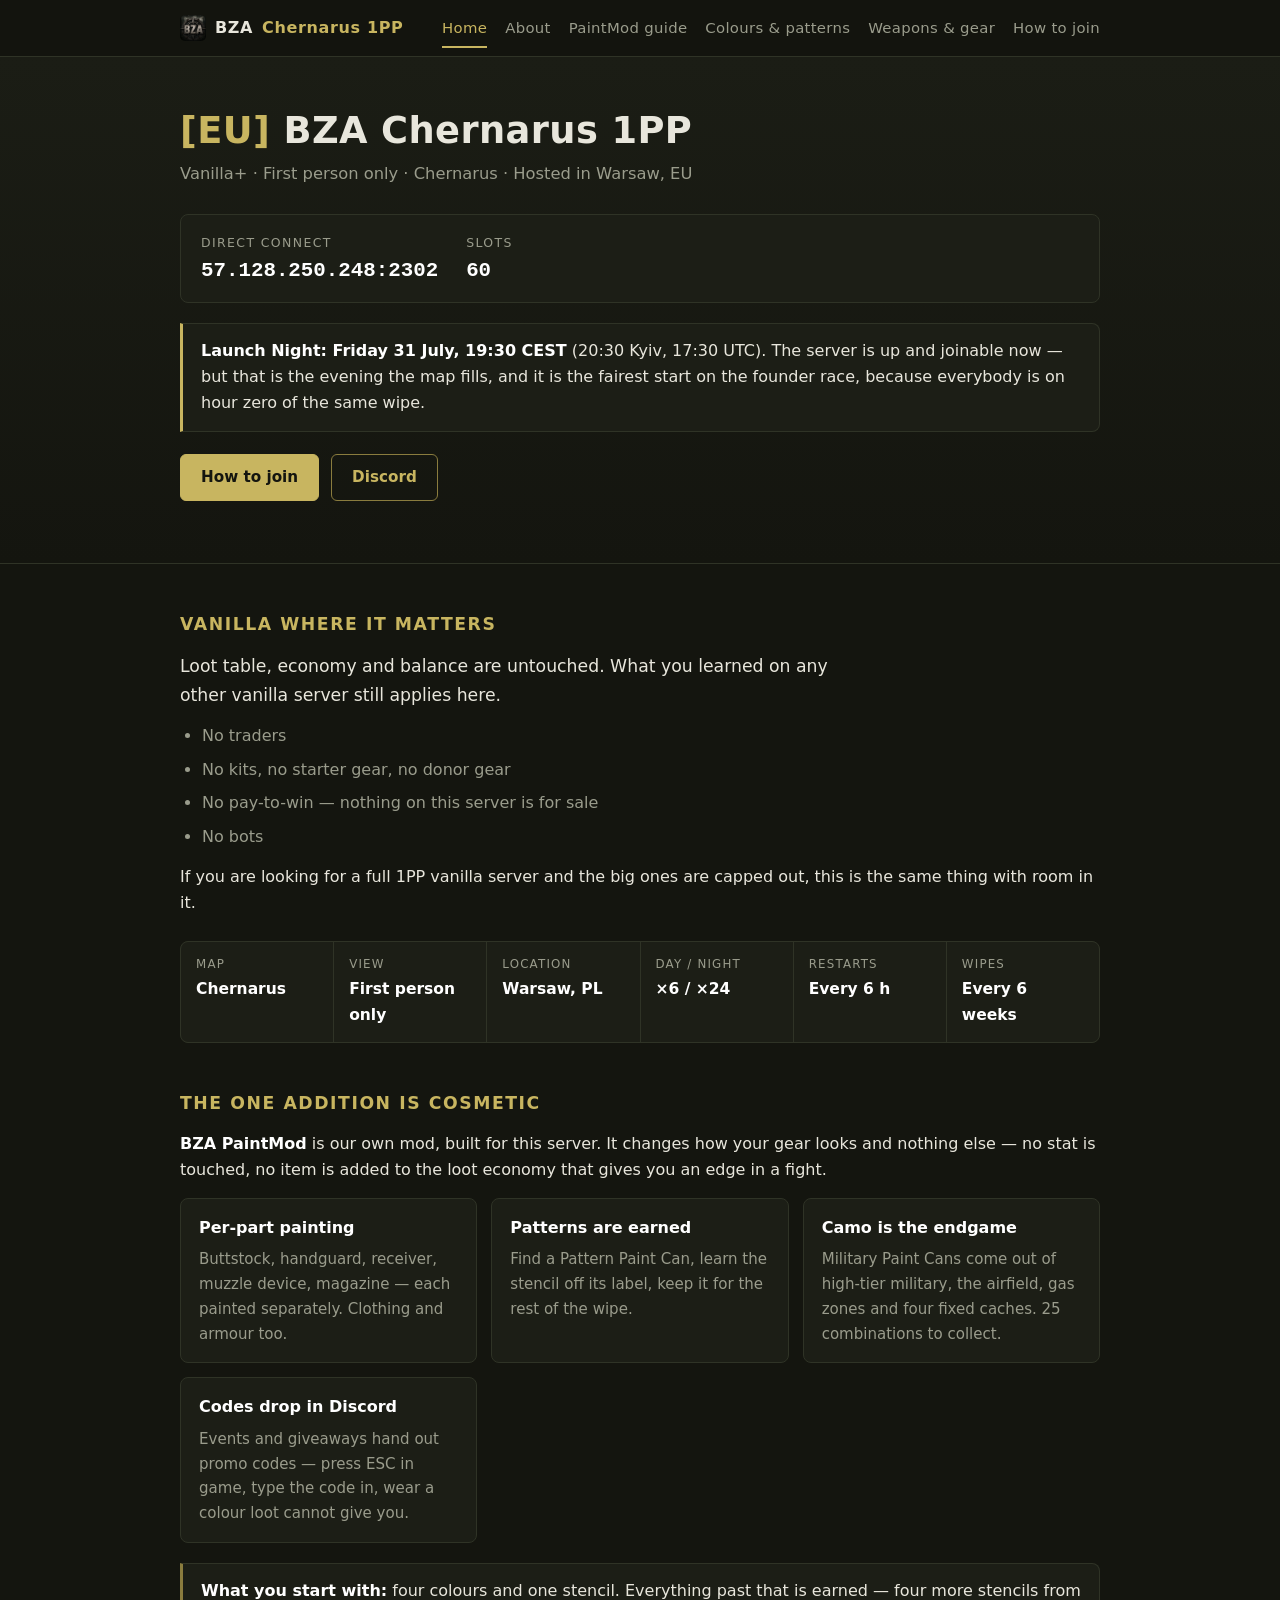
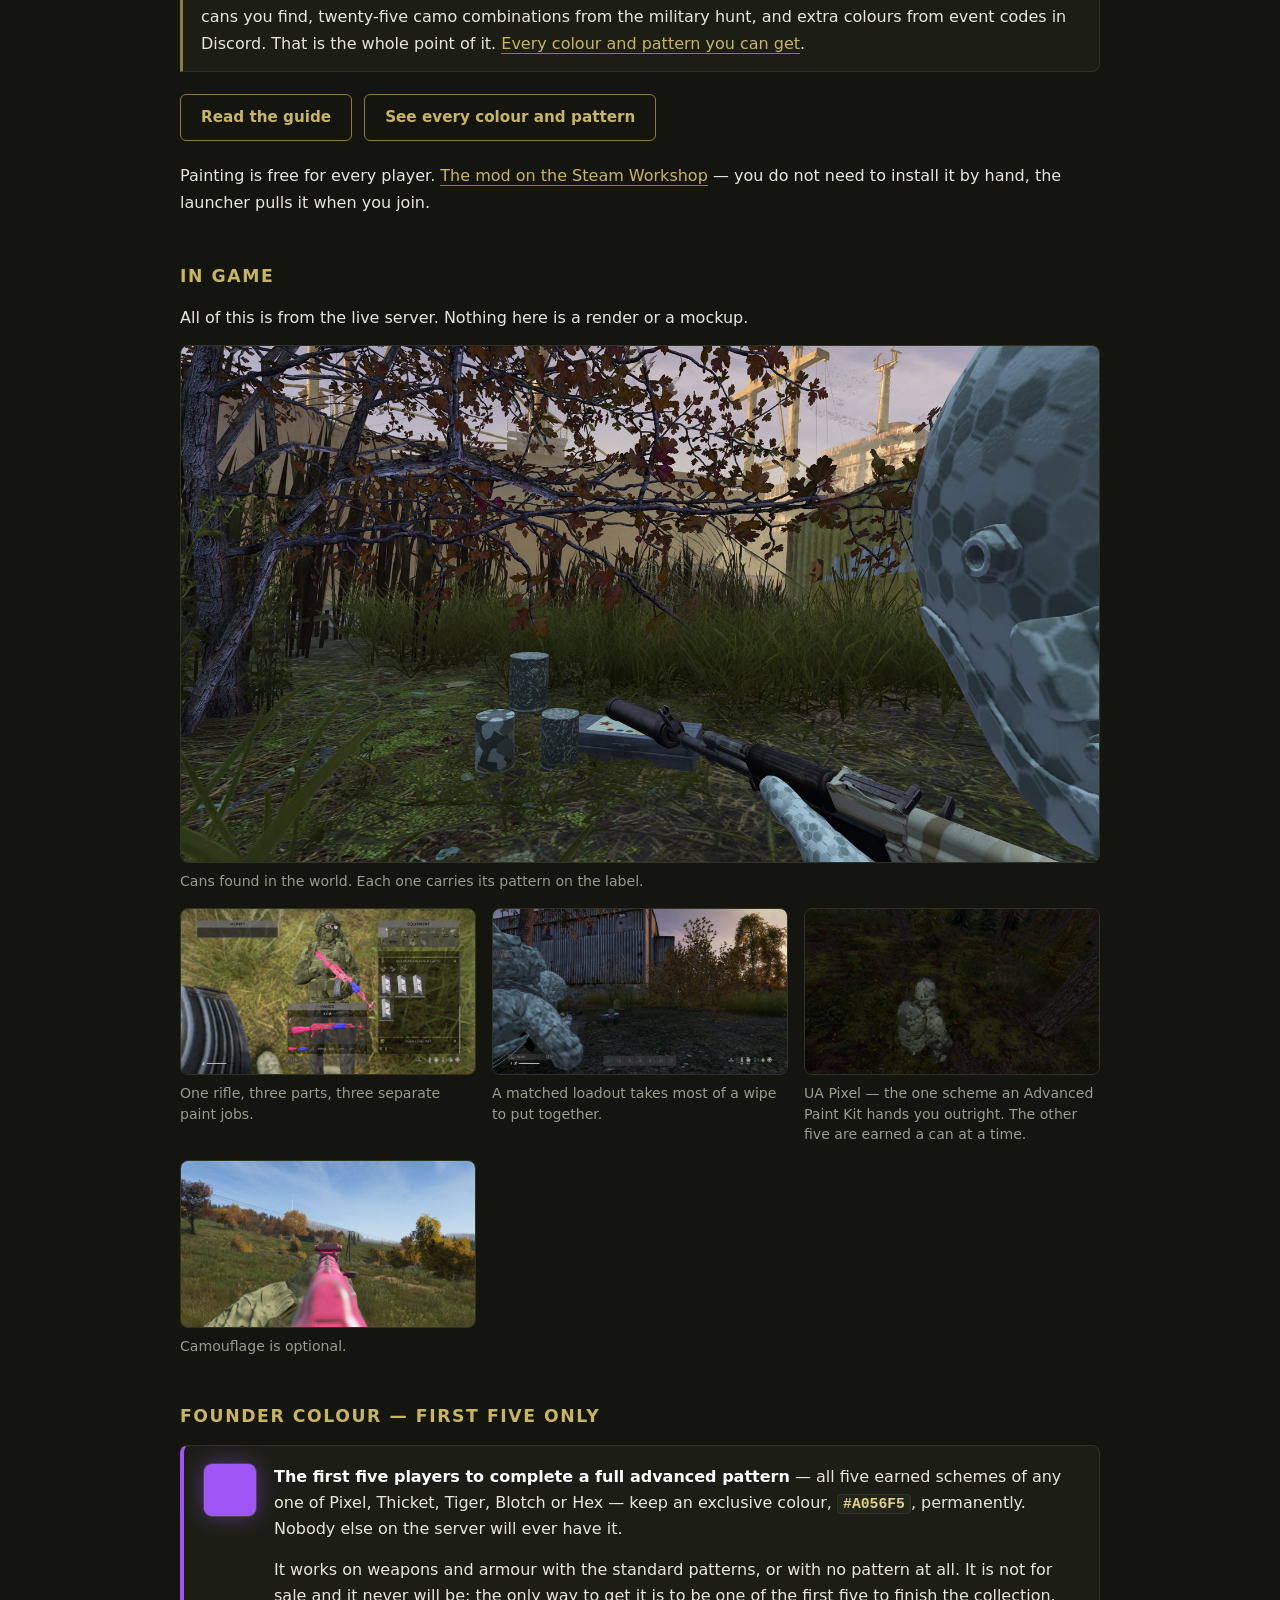
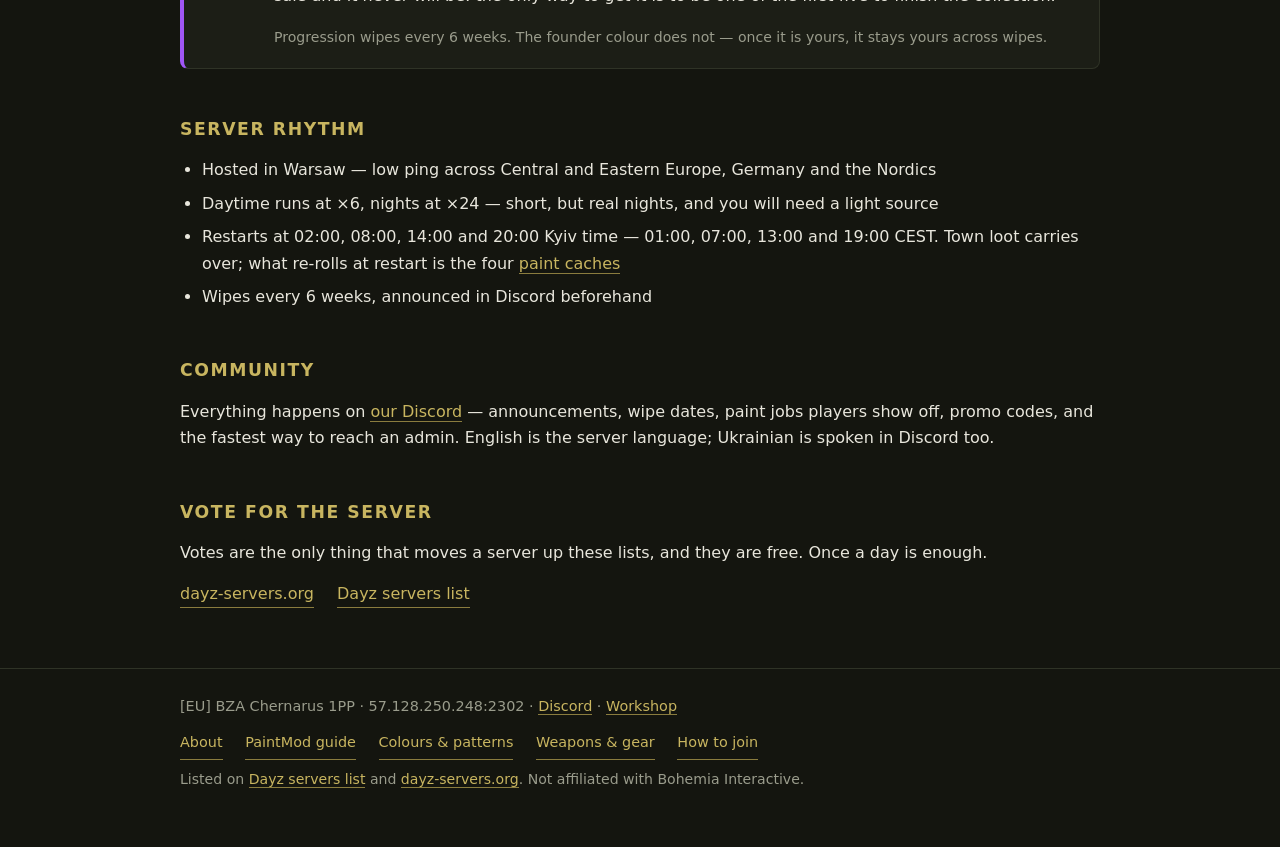
==== commit 71ccec49: "Show only what a player can actually get The palette page listed all 47 colours and all 12 camo sche" ====
--- a/index.html
+++ b/index.html
@@ -108,12 +108,11 @@
     </div>
   </div>
   <div class="note">
-    <p><strong>What you start with:</strong> four colours and one stencil. The
-       palette runs to 47 colours and 10 patterns, but everything past that
-       four is earned &mdash; stencils from cans you find, camo from the
-       military hunt, extra colours from event codes. That is the whole point
-       of it. <a href="styles.html#colours">See the full palette and what each
-       colour costs you</a>.</p>
+    <p><strong>What you start with:</strong> four colours and one stencil.
+       Everything past that is earned &mdash; four more stencils from cans you
+       find, twenty-five camo combinations from the military hunt, and extra
+       colours from event codes in Discord. That is the whole point of it.
+       <a href="styles.html">Every colour and pattern you can get</a>.</p>
   </div>
   <div class="btns">
     <a class="btn" href="paintmod.html">Read the guide</a>
